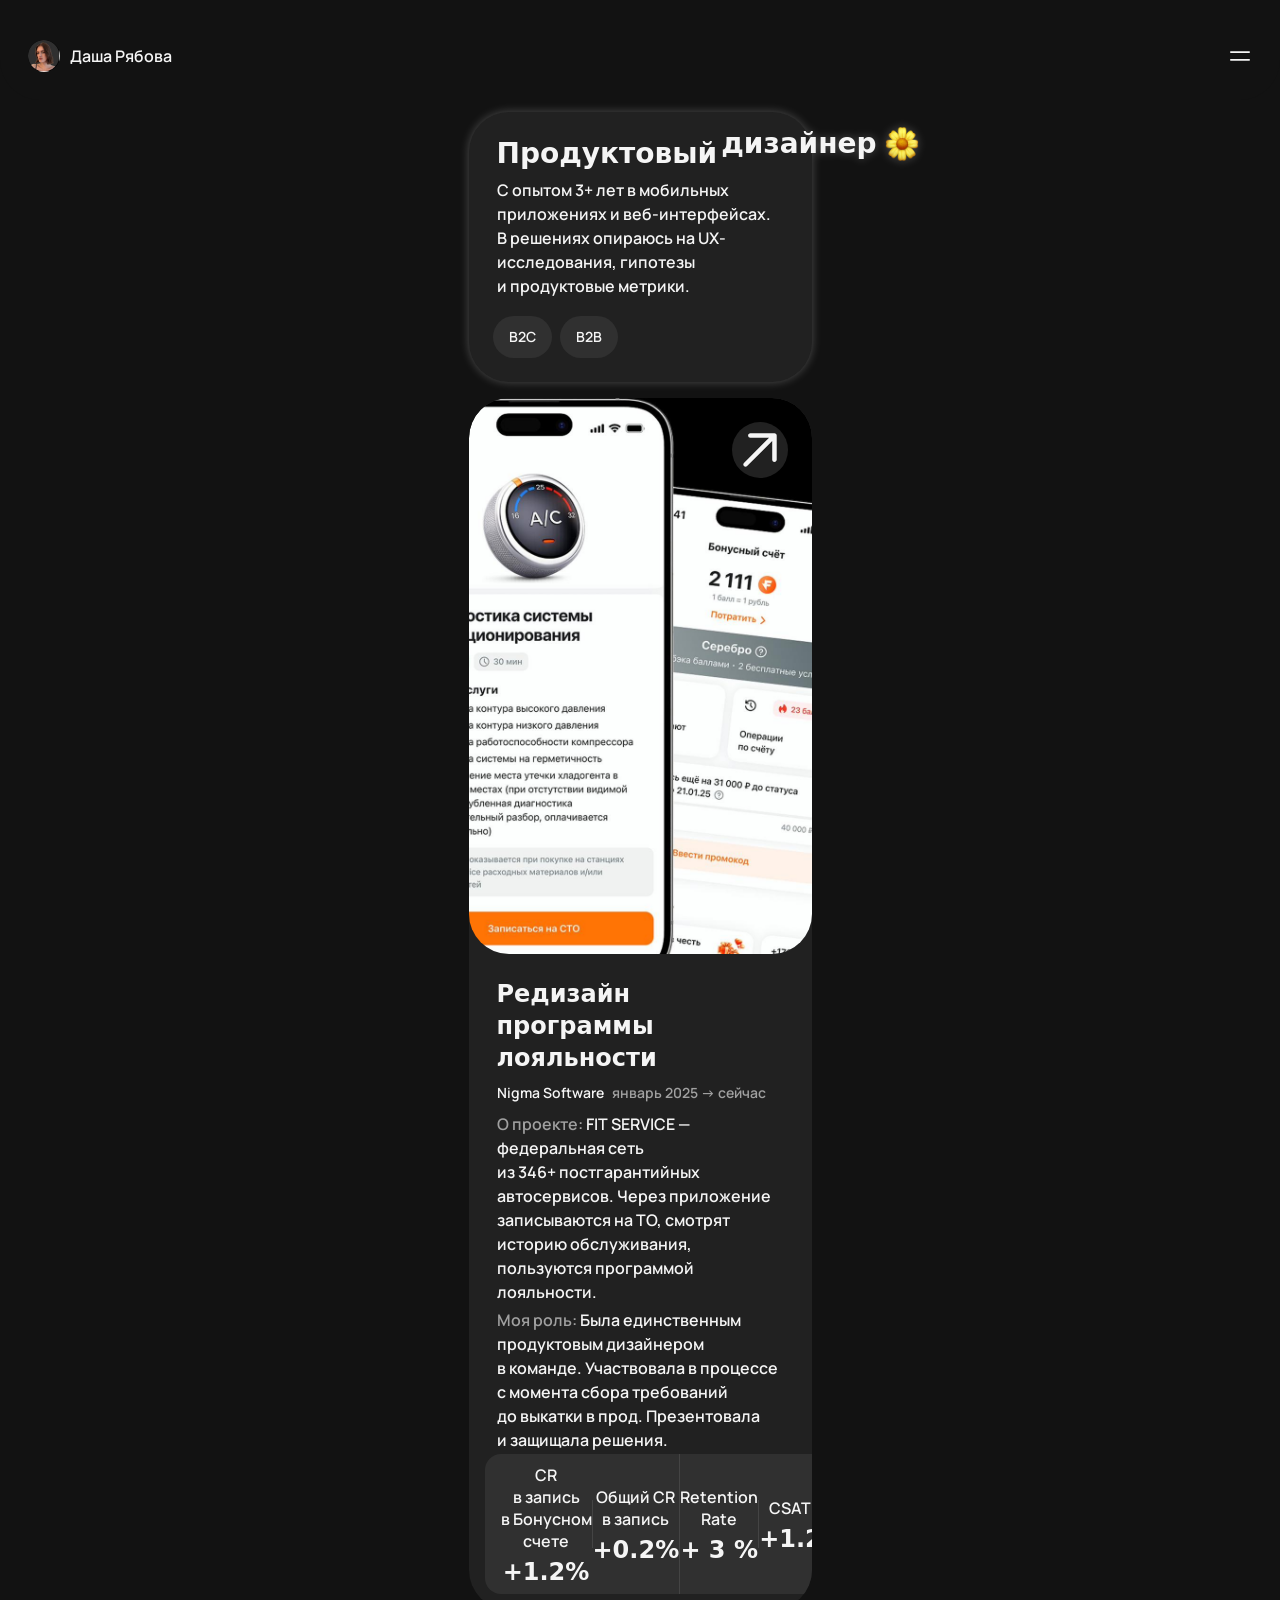
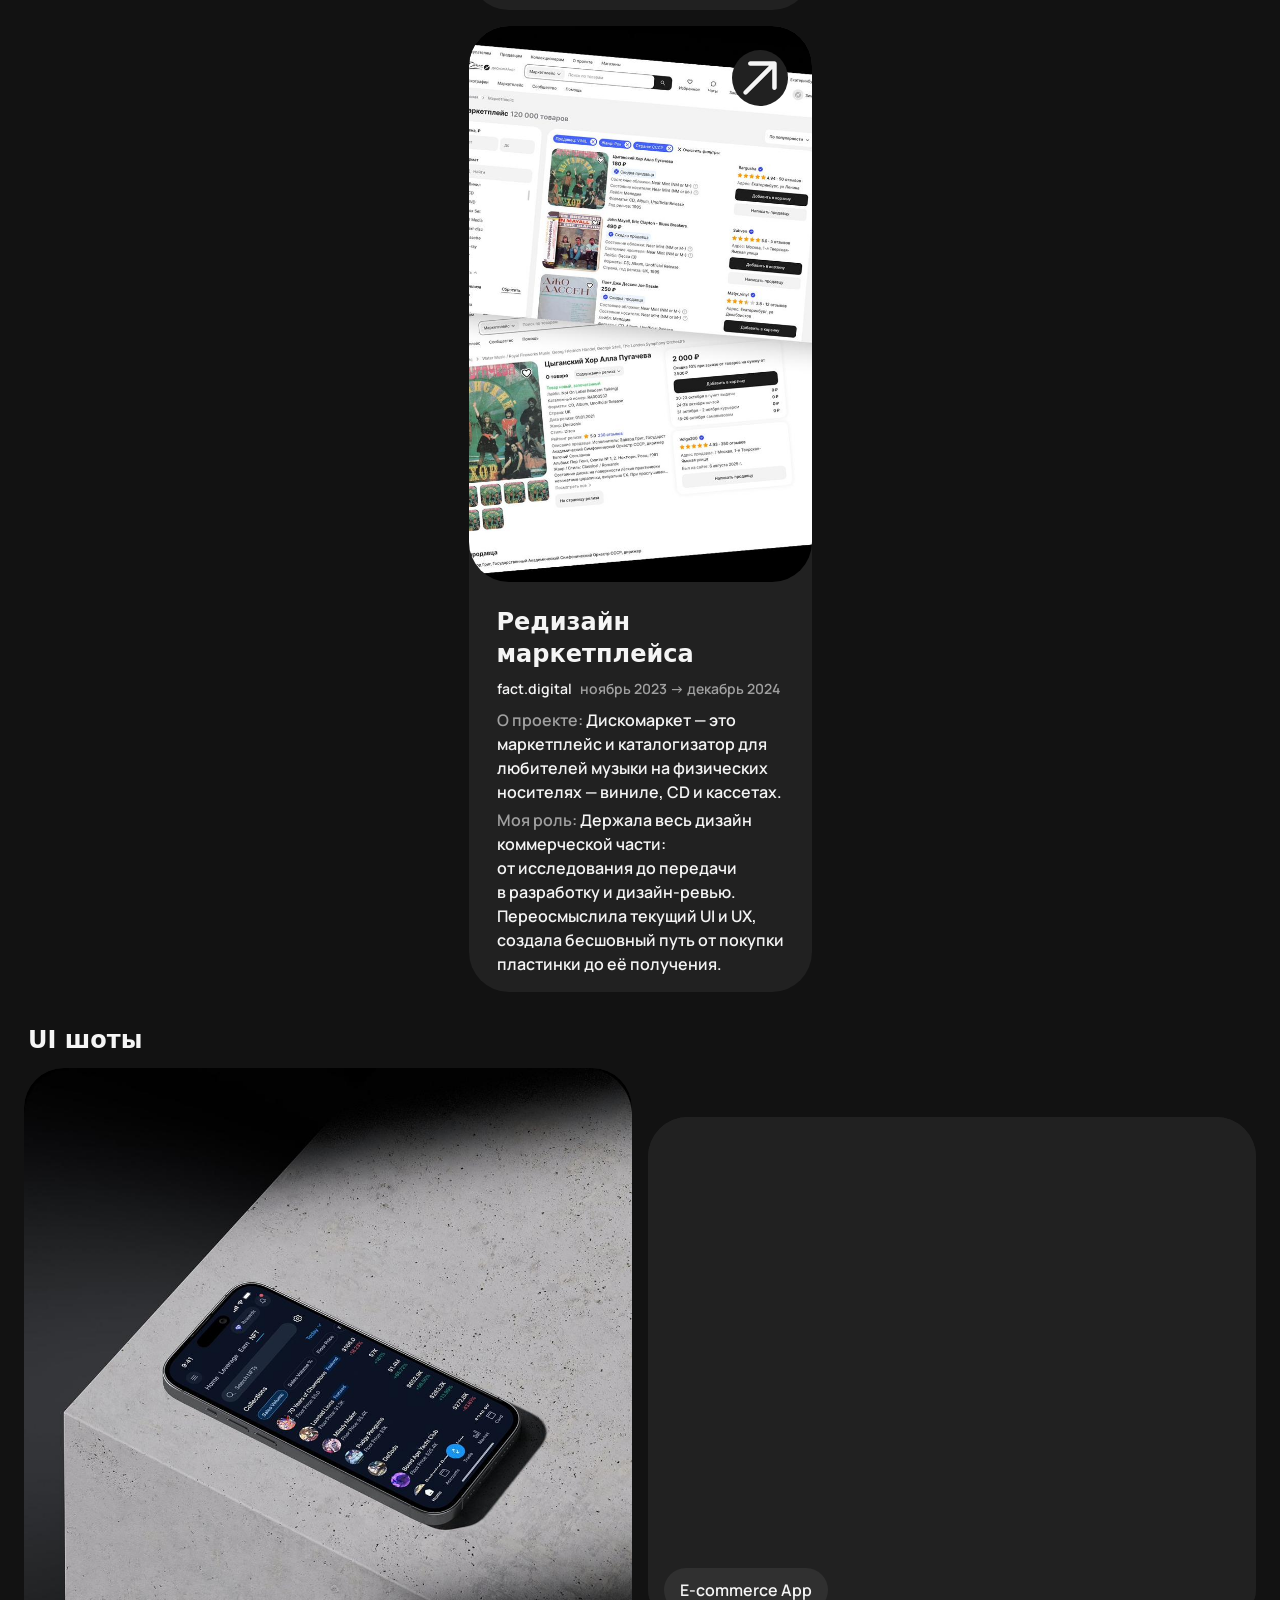
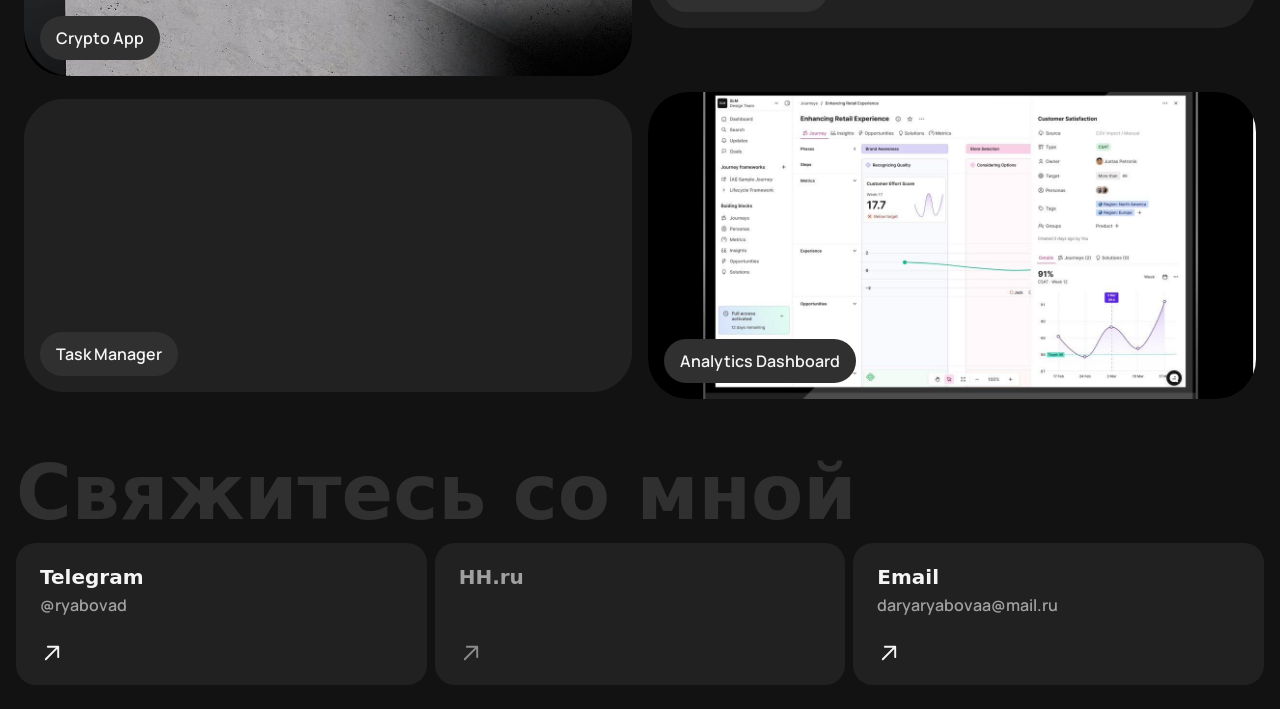
==== index.html @ 1a27b5cf "Initial commit: static portfolio site Co-Authored-By: Claude Opus 4.7 <noreply@anthropic.com>" ====
<!DOCTYPE html>
<html lang="ru">
<head>
  <meta charset="UTF-8" />
  <meta name="viewport" content="width=device-width, initial-scale=1, viewport-fit=cover" />
  <meta name="theme-color" content="#1a1a1a" />
  <title>Даша Рябова — продуктовый дизайнер</title>
  <meta name="description" content="Портфолио продуктового дизайнера Даши Рябовой. Мобильные приложения и веб-интерфейсы, опыт 3+ лет." />

  <link rel="preconnect" href="https://fonts.googleapis.com" />
  <link rel="preconnect" href="https://fonts.gstatic.com" crossorigin />
  <link href="https://fonts.googleapis.com/css2?family=Manrope:wght@600;700;800&display=swap" rel="stylesheet" />

  <link rel="stylesheet" href="css/style.css" />
</head>

<body>

  <!-- Шапка -->
  <header class="header">
    <div class="user">
      <span class="user__avatar"><img src="" alt="" data-slot="avatar" /></span>
      <p class="user__name" data-slot="name">&nbsp;</p>
    </div>
    <button class="burger" type="button" aria-label="Открыть меню" aria-controls="menu" aria-expanded="false">
      <img class="burger__icon burger__icon--open"  src="images/icons/burger.svg" alt="" width="24" height="24" />
      <img class="burger__icon burger__icon--close" src="images/icons/close.svg"  alt="" width="24" height="24" />
    </button>
  </header>

  <!-- Меню (выезжает только карточка, шапка остаётся) -->
  <div class="menu" id="menu" hidden>
    <div class="menu__backdrop" data-close-menu></div>
    <div class="menu__card" role="dialog" aria-modal="true" aria-label="Контакты">
      <a class="menu__link" data-link="hh"       target="_blank" rel="noopener">HH.ru</a>
      <a class="menu__link" data-link="email"    data-slot="emailDisplay">&nbsp;</a>
      <a class="menu__link" data-link="telegram" target="_blank" rel="noopener">Telegram</a>
      <div class="menu__resume-wrap">
        <a class="menu__resume chip" data-link="resume" target="_blank" rel="noopener" download>
          Резюме
          <img src="images/icons/download.svg" alt="" width="24" height="24" />
        </a>
      </div>
    </div>
  </div>

  <main>

    <!-- Hero -->
    <div class="hero-wrap" id="top">
      <section class="hero">
        <h1 class="hero__title">
          <span class="hero__title-line" data-slot="titleLine1">&nbsp;</span>
          <span class="hero__title-row">
            <span class="hero__title-line" data-slot="titleLine2">&nbsp;</span>
            <img class="hero__flower" src="images/icons/flower-m.svg" alt="" width="34" height="34" aria-hidden="true" />
          </span>
        </h1>
        <p class="hero__description" data-slot="description">&nbsp;</p>
        <div class="hero__tags" data-slot="tags"></div>
      </section>
    </div>

    <!-- Проекты -->
    <section class="section section--projects" id="projects" aria-label="Проекты">
      <div class="section__list" data-slot="projects"></div>
    </section>

    <!-- UI шоты — заголовок в отдельном контейнере с px-20 -->
    <div class="shots-heading" id="shots">
      <h2>UI шоты</h2>
    </div>
    <div class="shots-container" data-slot="shots"></div>

    <!-- Контакты -->
    <section class="section section--contacts" id="contacts" aria-labelledby="contacts-title">
      <p class="contacts-watermark" id="contacts-title">Свяжитесь со мной</p>
      <div class="contacts-list">
        <a class="contact-card" data-link="telegram" target="_blank" rel="noopener">
          <span class="contact-card__text">
            <span class="contact-card__label">Telegram</span>
            <span class="contact-card__subtitle" data-slot="telegramHandle"></span>
          </span>
          <span class="contact-card__arrow">
            <img src="images/icons/arrow-forward-m.svg" alt="" width="24" height="24" />
          </span>
        </a>
        <a class="contact-card" data-link="hh" target="_blank" rel="noopener">
          <span class="contact-card__text">
            <span class="contact-card__label">HH.ru</span>
          </span>
          <span class="contact-card__arrow">
            <img src="images/icons/arrow-forward-m.svg" alt="" width="24" height="24" />
          </span>
        </a>
        <a class="contact-card" data-link="email">
          <span class="contact-card__text">
            <span class="contact-card__label">Email</span>
            <span class="contact-card__subtitle" data-slot="emailDisplay"></span>
          </span>
          <span class="contact-card__arrow">
            <img src="images/icons/arrow-forward-m.svg" alt="" width="24" height="24" />
          </span>
        </a>
      </div>
    </section>

  </main>

  <!-- common.js первым, main.js вторым -->
  <script src="js/common.js"></script>
  <script src="js/main.js"></script>
</body>
</html>
---- css/style.css ----
/* ============================================================
   Даша Рябова — портфолио  v3
   Mobile-first (375px). Все отступы по Figma node 907:2455.
   ============================================================ */

/* ---------- Шрифты ---------- */

@font-face {
  font-family: 'NauryzRedKeds';
  src: url('../fonts/NauryzRedKeds.woff2') format('woff2'),
       url('../fonts/NauryzRedKeds.ttf')   format('truetype');
  font-weight: 700;
  font-style: normal;
  font-display: swap;
}


/* ---------- Дизайн-токены ---------- */

:root {
  --bg:       #121212;
  --card:     #212121;
  --chip:     #303030;
  --text:     #f5f5f5;
  --text-dim: rgba(245, 245, 245, 0.6);
  --divider:  rgba(245, 245, 245, 0.1);
  --glow:     0 0 5px rgba(255, 255, 255, 0.25);
  --menu-shadow: 0 4px 9px rgba(0, 0, 0, 0.3);

  --good-bg: #183a27;
  --bad-bg:  #4a2926;

  --font-display: 'NauryzRedKeds', system-ui, sans-serif;
  --font-text:    'Manrope', system-ui, sans-serif;

  --radius-card: 32px;
  --radius-chip: 16px;
  --radius-pill: 56px;
}


/* ---------- Базовые сбросы ---------- */

* { box-sizing: border-box; -webkit-tap-highlight-color: transparent; }
html { -webkit-text-size-adjust: 100%; }

body {
  margin: 0;
  background: var(--bg);
  color: var(--text);
  font-family: var(--font-text);
  font-weight: 600;
  font-size: 14px;
  line-height: 22px;
  text-rendering: optimizeLegibility;
  -webkit-font-smoothing: antialiased;
  -moz-osx-font-smoothing: grayscale;
  min-height: 100vh;
  min-height: 100dvh;
  overflow-x: hidden;
  padding-left:  env(safe-area-inset-left);
  padding-right: env(safe-area-inset-right);
}

img, svg { display: block; max-width: 100%; }
img { height: auto; }
a { color: inherit; text-decoration: none; }

button {
  font: inherit; color: inherit;
  background: none; border: none; padding: 0; cursor: pointer;
}

ul { margin: 0; padding-left: 21px; }
li { margin-bottom: 0; }
p, figure { margin: 0; }


/* ============================================================
   ШАПКА
   Figma: position absolute, top 0, pt-40 pb-20 px-20
   В вебе делаем sticky чтобы всегда была видна при скролле.
   pt-40 = 40px (под статус-бар iOS), pb-20, px-20.
   ============================================================ */

.header {
  position: sticky;
  top: 0;
  z-index: 200;
  display: flex;
  align-items: center;
  justify-content: space-between;
  width: 100%;
  padding: 40px 20px 20px;
  background: var(--bg);
  border-radius: 0 0 var(--radius-card) var(--radius-card);
  /* Компенсируем системный статус-бар на iOS WebKit */
  padding-top: max(40px, env(safe-area-inset-top));
}

.user {
  display: flex;
  align-items: center;
  gap: 10px;
}

.user__avatar {
  display: block;
  width: 32px;
  height: 32px;
  border-radius: 50%;
  overflow: hidden;
  background: var(--chip);
  flex-shrink: 0;
}

.user__avatar img {
  width: 100%;
  height: 100%;
  object-fit: cover;
}

.user__name {
  margin: 0;
  font-size: 16px;
  line-height: 24px;
  white-space: nowrap;
}

.burger {
  position: relative;
  display: flex;
  align-items: center;
  justify-content: center;
  width: 24px;
  height: 24px;
  transition: opacity .2s ease;
}
.burger:active { opacity: 0.6; }

/* Иконка переключается через body.menu-open */
.burger__icon--close { display: none; }
body.menu-open .burger__icon--open  { display: none; }
body.menu-open .burger__icon--close { display: block; }


/* ============================================================
   МЕНЮ
   Шапка остаётся (z-index выше), выезжает только карточка.
   Бэкдроп под шапкой — #121212 при opacity 60%.
   ============================================================ */

.menu { position: fixed; inset: 0; z-index: 100; }
.menu[hidden] { display: none; }

.menu__backdrop {
  position: absolute; inset: 0;
  background: rgba(18, 18, 18, 0.6);   /* #121212 при 60% */
  opacity: 0;
  transition: opacity .25s ease;
}

.menu__card {
  position: absolute;
  /* Высота шапки (40 + 32 avatar + 20) = 92px + 8px зазор */
  top: calc(max(40px, env(safe-area-inset-top)) + 32px + 20px + 8px);
  left: 16px;
  right: 16px;
  padding: 24px 0;
  background: var(--card);
  border-radius: var(--radius-card);
  box-shadow: var(--menu-shadow);
  display: flex;
  flex-direction: column;
  gap: 8px;
  transform: translateY(-200%);
  transition: transform .3s cubic-bezier(.2,.8,.25,1);
}

.menu.is-open .menu__backdrop { opacity: 1; }
.menu.is-open .menu__card    { transform: translateY(0); }

.menu__link {
  text-align: center;
  font-weight: 600;
  font-size: 16px;
  line-height: 24px;
  padding: 10px 4px;
  word-break: break-word;
  transition: opacity .2s ease;
}
.menu__link:active { opacity: 0.6; }
.menu__link[aria-disabled="true"] { color: var(--text-dim); pointer-events: none; }

.menu__resume-wrap {
  display: flex;
  justify-content: center;
  padding: 8px 0 10px;
}

.menu__resume.chip {
  display: inline-flex;
  align-items: center;
  gap: 4px;
  background: var(--chip);
  border-radius: var(--radius-pill);
  padding: 10px 16px;
  font-size: 16px;
  line-height: 24px;
  font-weight: 600;
  transition: transform .15s ease, opacity .2s ease;
}
.menu__resume.chip:active { transform: scale(0.97); }
.menu__resume.chip[aria-disabled="true"] { color: var(--text-dim); pointer-events: none; opacity: .7; }


/* ============================================================
   HERO
   Figma: обёртка pb-8 pt-104 px-16
   (pt-104 компенсирует абсолютный хедер высотой ~104px)
   В вебе хедер sticky → контент начинается под ним сразу.
   Поэтому делаем pt-12 — небольшой воздух сверху.
   ============================================================ */

.hero-wrap {
  padding: 12px 16px 8px;
  display: flex;
  justify-content: center;
}

.hero {
  display: flex;
  flex-direction: column;
  align-items: flex-start;
  width: 100%;
  max-width: 343px;
  background: var(--card);
  border-radius: var(--radius-card);
  filter: drop-shadow(var(--glow));
}

.hero__title {
  margin: 0;
  width: 100%;
  font-family: var(--font-display);
  font-weight: 700;
  font-size: 28px;
  line-height: 36px;
  color: var(--text);
  display: flex;
  flex-direction: column;
}

.hero__title-line {
  display: block;
  padding: 16px 20px 0;
}

.hero__title-row {
  display: flex;
  align-items: center;
  gap: 8px;
  padding: 2px 20px 2px;
}

.hero__title-row .hero__title-line { padding: 0; }

.hero__flower {
  width: 34px; height: 34px;
  flex-shrink: 0;
}

.hero__description {
  margin: 0;
  padding: 2px 20px 6px;
  font-size: 14px;
  line-height: 22px;
  font-weight: 600;
}

.hero__tags {
  width: 100%;
  display: flex;
  flex-wrap: wrap;
  gap: 8px;
  padding: 12px 16px 16px;
}

.tag {
  display: inline-flex;
  align-items: center;
  justify-content: center;
  background: var(--chip);
  border-radius: var(--radius-pill);
  padding: 10px 16px;
  font-size: 14px;
  line-height: 22px;
  font-weight: 600;
}


/* ============================================================
   СЕКЦИИ — общая обёртка
   Figma: px-16 py-8 (для карточек проектов)
   ============================================================ */

.section          { width: 100%; }
.section--projects { padding: 0 16px; }

.section__list {
  display: flex;
  flex-direction: column;
  gap: 0;
  align-items: center;
}


/* ============================================================
   КАРТОЧКА ПРОЕКТА
   Figma: обёртка px-16 py-8 → итого 8px между карточками
   ============================================================ */

/* Каждая карточка в своей обёртке с py-8 */
.project-wrap {
  padding: 8px 0;
  width: 100%;
  display: flex;
  justify-content: center;
}

.project {
  display: block;
  width: 100%;
  max-width: 343px;
  background: var(--card);
  border-radius: var(--radius-card);
  overflow: hidden;
  color: inherit;
  transition: transform .2s ease;
}
.project:active { transform: scale(0.99); }

.project__cover {
  position: relative;
  height: 280px;
  background: var(--chip);
  overflow: hidden;
  border-radius: var(--radius-card);
}

.project__cover img {
  width: 100%; height: 100%;
  object-fit: cover; object-position: center;
}

.project__arrow {
  position: absolute;
  top: 16px; right: 16px;
  width: 44px; height: 44px;
  background: #212121;
  border-radius: 50%;
  display: flex;
  align-items: center;
  justify-content: center;
  transition: transform .2s ease;
}
.project:hover  .project__arrow { transform: scale(1.06); }
.project:active .project__arrow { transform: scale(1.02); }

.project__body { display: flex; flex-direction: column; width: 100%; }

/* pb-8 pt-24 px-20 */
.project__title {
  margin: 0;
  padding: 24px 20px 8px;
  font-family: var(--font-display);
  font-weight: 700;
  font-size: 24px;
  line-height: 32px;
}

/* pb-6 px-20, gap-4 */
.project__meta { padding: 0 20px 6px; display: flex; flex-direction: column; gap: 4px; }
.project__company { font-size: 14px; line-height: 22px; font-weight: 600; }
.project__period  { font-size: 14px; line-height: 22px; font-weight: 600; color: var(--text-dim); }

/* px-20 py-2 */
.project__paragraph { margin: 0; padding: 2px 20px; font-size: 14px; line-height: 22px; font-weight: 600; }
.project__paragraph:last-child { padding-bottom: 16px; }
.project__paragraph-label { color: var(--text-dim); }

/* p-16, gap-12 между блоками метрик */
.project__metrics { padding: 16px; display: flex; flex-direction: column; gap: 12px; }

.metrics-row {
  display: flex;
  align-items: center;
  justify-content: space-between;
  background: var(--chip);
  border-radius: var(--radius-chip);
  padding: 10px 16px;
}

.metric {
  width: 124px;
  flex-shrink: 0;
  display: flex; flex-direction: column;
  align-items: center; justify-content: center;
  gap: 8px; text-align: center;
}
.metric__label { font-size: 14px; line-height: 22px; font-weight: 600; }
.metric__value { font-family: var(--font-display); font-weight: 700; font-size: 24px; line-height: 24px; white-space: nowrap; }

.metric__divider {
  width: 1px; height: 48px;
  background: var(--divider);
  flex-shrink: 0;
}


/* ============================================================
   UI ШОТЫ
   Figma: заголовок pb-4 pt-24 px-20 (в отдельном контейнере)
           список pt-12 pb-8 px-16, gap-16
   ============================================================ */

.shots-heading {
  width: 100%;
  padding: 24px 20px 4px 32px;
}

.shots-heading h2 {
  margin: 0;
  font-family: var(--font-display);
  font-weight: 700;
  font-size: 24px;
  line-height: 32px;
}

.shots-container {
  width: 100%;
  padding: 12px 16px 8px;
  display: flex;
  flex-direction: column;
  gap: 16px;        /* ИСПРАВЛЕНИЕ: 16px вместо 24px */
  align-items: center;
}

.shot {
  position: relative;
  width: 100%;
  max-width: 343px;
  background: #252525;
  border-radius: var(--radius-card);
  overflow: hidden;
}

.shot--square  { aspect-ratio: 1 / 1; }
.shot--tall    { height: 495px; }
.shot--medium  { height: 294px; }
.shot--short   { height: 287px; }

.shot__img {
  position: absolute; inset: 0;
  width: 100%; height: 100%;
  object-fit: cover;
}

/* Видео в шоте — те же правила что и у картинки */
video.shot__img {
  display: block;
  background: var(--card);
}

.shot__placeholder {
  position: absolute; inset: 0;
  display: flex; align-items: center; justify-content: center;
  color: var(--text-dim); font-size: 14px; text-align: center; padding: 16px;
}

.shot__label {
  position: absolute; left: 16px; bottom: 16px;
  background: var(--chip);
  padding: 10px 16px;
  border-radius: var(--radius-pill);
  font-size: 16px; line-height: 24px; font-weight: 600;
  max-width: calc(100% - 32px);
}


/* ============================================================
   КОНТАКТЫ
   Figma: watermark pt-32 pb-4 px-16
           chips row pt-8 pb-24 px-16
   ============================================================ */

.section--contacts { padding: 0 16px; }

/* ИСПРАВЛЕНИЕ: pt-32 → было pt-24 */
.contacts-watermark {
  margin: 0;
  padding: 32px 0 4px;
  font-family: var(--font-display);
  font-weight: 700;
  font-size: 36px;
  line-height: 1;
  color: var(--chip);
  user-select: none;
}

/* ИСПРАВЛЕНИЕ: pt-8 → было pt-6 */
.contacts-list {
  display: flex;
  gap: 8px;
  padding: 8px 0 24px;
}

.contact-card {
  flex: 1 0 0; min-width: 0;
  height: 96px;
  background: var(--card);
  border-radius: var(--radius-chip);
  padding: 12px 16px;
  display: flex; flex-direction: column;
  justify-content: space-between; align-items: flex-start;
  transition: transform .15s ease;
}
.contact-card:active { transform: scale(0.98); }

.contact-card__text {
  display: flex;
  flex-direction: column;
}

.contact-card__label {
  font-family: var(--font-display);
  font-weight: 700; font-size: 16px; line-height: 24px;
}

.contact-card__subtitle {
  display: none; /* скрыто на 375px, показывается на 768px через media-query */
}

.contact-card__arrow { display: flex; align-items: center; justify-content: center; }

.contact-card[aria-disabled="true"] { pointer-events: none; }
.contact-card[aria-disabled="true"] .contact-card__label { color: var(--text-dim); }
.contact-card[aria-disabled="true"] .contact-card__arrow img { opacity: .5; }


/* ============================================================
   КЕЙС — ЗАГОЛОВОК СТРАНИЦЫ
   ============================================================ */

.case-header {
  display: flex;
  align-items: center;
  justify-content: space-between;
  width: 100%;
  padding: 24px 20px 0;
}

.case-back {
  display: flex; align-items: center; justify-content: center;
  width: 44px; height: 44px;
  background: var(--chip);
  border-radius: var(--radius-pill);
  flex-shrink: 0;
  transition: transform .15s ease;
}
.case-back:active { transform: scale(0.95); }

/* pt-32 pb-4 px-20 */
.case-title {
  margin: 0;
  padding: 32px 20px 4px;
  font-family: var(--font-display);
  font-weight: 700;
  font-size: 28px;
  line-height: 36px;
  text-transform: lowercase;
}

/* px-20 py-16, gap-16 */
.case-meta {
  display: flex; flex-direction: column;
  gap: 16px;
  padding: 16px 20px;
}

.case-meta__row > .label {
  display: block;
  font-size: 14px; line-height: 22px; font-weight: 600;
  color: var(--text-dim); margin-bottom: 2px;
}
.case-meta__row > .value {
  display: block;
  font-size: 14px; line-height: 22px; font-weight: 700;
}
.case-meta__lead { margin: 0; font-size: 14px; line-height: 22px; font-weight: 600; }

/* h2 кейса: "Процесс", "Финальные макеты" — pt-32 pb-4 px-20 */
.case-h2 {
  margin: 0;
  padding: 32px 20px 4px;
  font-family: var(--font-display);
  font-weight: 700; font-size: 24px; line-height: 32px;
}

/* h3 кейса — pt-24 pb-4 px-20 (обычный) */
.case-h3 {
  margin: 0;
  padding: 24px 20px 4px;
  font-family: var(--font-text);
  font-weight: 800; font-size: 20px; line-height: 28px;
}

/* ИСПРАВЛЕНИЕ: первый h3 после meta → pt-16 (было pt-8) */
.case-h3--tight { padding-top: 16px; }

.case-p { margin: 0; padding: 8px 20px; font-size: 14px; line-height: 22px; font-weight: 600; }

.case-list { padding: 8px 20px; }
.case-list ul { list-style: disc; padding-left: 21px; }
.case-list li + li { margin-top: 2px; }


/* ============================================================
   КЕЙС — МЕДИА, ДО/ПОСЛЕ, ГИПОТЕЗЫ, РЕЗУЛЬТАТЫ
   ============================================================ */

.case-media {
  margin: 8px 16px; padding: 16px;
  background: var(--card); border-radius: var(--radius-card);
  overflow: hidden;
  display: flex; flex-direction: column; gap: 12px;
}
.case-media--p24 { margin: 24px 16px; }

.case-media__image {
  width: 100%; border-radius: var(--radius-chip);
  background: var(--chip); overflow: hidden;
}
.case-media__image img { width: 100%; height: auto; display: block; }

.case-media__mockups {
  display: flex; align-items: flex-start; gap: 4px; width: 100%;
}
.case-media__mockups > * { flex: 1 0 0; min-width: 0; }
.case-media__mockups img { width: 100%; height: auto; display: block; border-radius: 8px; }

.case-media__placeholder {
  width: 100%; background: var(--chip); border-radius: var(--radius-chip);
  padding: 32px 20px; text-align: center; color: var(--text-dim);
  font-size: 12px; line-height: 18px;
  display: flex; flex-direction: column; align-items: center; gap: 6px;
  min-height: 120px; justify-content: center;
}
.case-media__placeholder-label { color: var(--text); font-weight: 700; font-size: 14px; }

/* Блок «Проблема / Гипотеза» */
.case-callout { padding: 8px 20px; display: flex; flex-direction: column; gap: 16px; }

.case-callout__item { display: flex; flex-direction: column; gap: 6px; }

.case-callout__head {
  display: flex; align-items: center; gap: 6px;
  font-family: var(--font-text); font-weight: 800; font-size: 16px; line-height: 24px;
}
.case-callout__icon { width: 24px; height: 24px; flex-shrink: 0; }
.case-callout__text { font-size: 14px; line-height: 22px; font-weight: 600; }

/* До / После */
.case-beforeafter {
  margin: 8px 16px; padding: 16px;
  background: var(--card); border-radius: var(--radius-card);
  display: flex; flex-direction: column; gap: 24px;
}
.case-beforeafter__block { display: flex; flex-direction: column; gap: 12px; }
.case-beforeafter__label { margin: 0; font-family: var(--font-text); font-weight: 800; font-size: 20px; line-height: 28px; }
.case-beforeafter__media {
  width: 100%; border-radius: var(--radius-chip);
  overflow: hidden; background: var(--chip);
  min-height: 200px; display: flex; align-items: center; justify-content: center;
}
.case-beforeafter__media img { width: 100%; height: auto; display: block; }

/* Сетка гипотез */
.case-hypotheses { margin: 8px 16px; padding: 16px; background: var(--card); border-radius: var(--radius-card); }
.case-hypotheses__grid { display: grid; grid-template-columns: repeat(2, 1fr); gap: 8px; }
.case-hypothesis { padding: 10px 14px; border-radius: var(--radius-chip); font-size: 12px; line-height: 18px; font-weight: 600; }
.case-hypothesis--good { background: var(--good-bg); }
.case-hypothesis--bad  { background: var(--bad-bg); }

/* Инсайты */
.case-insights-grid { display: grid; grid-template-columns: repeat(2,1fr); gap: 16px 8px; }
.case-insight { display: flex; flex-direction: column; gap: 8px; }
.case-insight__delta { background: var(--good-bg); border-radius: 12px; padding: 10px 14px; text-align: center; font-family: var(--font-text); font-weight: 800; font-size: 12px; line-height: 18px; }
.case-insight__label { background: var(--chip); border-radius: var(--radius-chip); padding: 10px 14px; text-align: center; font-size: 12px; line-height: 18px; font-weight: 600; flex: 1; display: flex; align-items: center; justify-content: center; }
.case-insight-summary { margin-top: 16px; background: var(--chip); border-radius: var(--radius-chip); padding: 10px 14px; display: flex; flex-direction: column; gap: 4px; }
.case-insight-summary__icon { width: 24px; height: 24px; }
.case-insight-summary__text { font-size: 12px; line-height: 18px; font-weight: 600; }

/* Результаты */
.case-results { padding: 8px 16px; display: flex; flex-direction: column; gap: 12px; }
.case-result-row { background: var(--chip); border-radius: 24px; padding: 12px 16px; display: flex; align-items: center; justify-content: space-between; }
.case-result-row--solo { justify-content: center; gap: 20px; }
.case-result-cell { flex: 1 0 0; min-width: 124px; display: flex; flex-direction: column; align-items: center; justify-content: center; gap: 4px; text-align: center; }
.case-result-cell__label { font-size: 14px; line-height: 22px; font-weight: 600; }
.case-result-cell__value { font-family: var(--font-display); font-weight: 700; font-size: 24px; line-height: 28px; padding-top: 4px; }
.case-result-cell__delta { font-size: 14px; line-height: 22px; font-weight: 600; color: var(--text-dim); letter-spacing: -0.07px; white-space: nowrap; }

/* Outro */
.case-outro-wrap { display: block; }

.case-outro { padding: 32px 20px 4px; font-family: var(--font-display); font-weight: 700; font-size: 28px; line-height: 36px; letter-spacing: -0.616px; margin: 0; }

.case-write { padding: 8px 20px 14px; }
.case-write__btn {
  display: inline-flex; align-items: center; gap: 4px;
  background: var(--chip); border-radius: var(--radius-pill);
  padding: 10px 16px 10px 18px;
  font-size: 14px; line-height: 22px; font-weight: 600;
  transition: transform .15s ease;
}
.case-write__btn:active { transform: scale(0.97); }

/* Figma thumb */
.case-figma-thumb { margin: 8px 16px 48px; padding: 16px; background: var(--card); border-radius: var(--radius-card); overflow: hidden; }
.case-figma-thumb__inner { width: 100%; aspect-ratio: 1133/612; background: var(--chip); border-radius: var(--radius-chip); display: flex; align-items: center; justify-content: center; color: var(--text-dim); font-size: 12px; }
.case-figma-thumb__inner img { width: 100%; height: 100%; object-fit: cover; border-radius: var(--radius-chip); }


/* ============================================================
   АНИМАЦИЯ ПОЯВЛЕНИЯ (общая для всех страниц)
   ============================================================ */

.reveal {
  opacity: 0;
  transform: translateY(12px);
  transition: opacity .5s ease, transform .5s ease;
}
.reveal.is-visible {
  opacity: 1;
  transform: translateY(0);
}


/* ============================================================
   ДОСТУПНОСТЬ
   ============================================================ */

@media (prefers-reduced-motion: reduce) {
  *, *::before, *::after { transition-duration: 0.01ms !important; animation-duration: 0.01ms !important; }
  .reveal { opacity: 1 !important; transform: none !important; }
}

:focus-visible { outline: 2px solid var(--text); outline-offset: 2px; border-radius: 8px; }

body.menu-open { overflow: hidden; }


/* ============================================================
   TABLET 768px
   Все изменения от mobile-first базы (375px)
   Figma nodes: 933:1302 (главная), 935:5858 (меню),
                934:4610 (FIT кейс), 933:3347 (Дискомаркет кейс)
   ============================================================ */

@media (min-width: 768px) {

  /* ---------- Глобальные токены ---------- */
  :root {
    --radius-card: 40px;
  }

  /* ---------- Шапка ---------- */
  .header {
    padding: max(40px, env(safe-area-inset-top)) 28px 28px;
  }

  /* ---------- Hero ---------- */
  .hero-wrap {
    padding: 12px 24px 8px;
  }

  /* Заголовок — одна строка: "Продуктовый дизайнер 🌻" */
  .hero__title {
    flex-direction: row;
    align-items: center;
    flex-wrap: nowrap;
  }
  .hero__title-line:first-child {
    padding: 24px 4px 4px 28px;
    white-space: nowrap;
  }
  .hero__title-row {
    padding: 4px 32px 4px 0;
    align-items: center;
  }
  .hero__title-row .hero__title-line {
    padding: 0;
    white-space: nowrap;
  }

  .hero__description {
    padding: 2px 28px 6px;
    font-size: 16px;
    line-height: 24px;
  }
  .hero__tags {
    padding: 12px 24px 24px;
  }

  /* ---------- Карточки проектов ---------- */
  .section--projects {
    padding: 0 24px;
  }

  .project__cover {
    height: 556px;
  }

  /* Стрелка: 56×56, фон #212121 (темнее чем на мобилке) */
  .project__arrow {
    width: 56px;
    height: 56px;
    background: #212121;
    top: 24px;
    right: 24px;
  }

  .project__title {
    padding: 24px 28px 8px;
  }

  /* Мета в ряд */
  .project__meta {
    flex-direction: row;
    gap: 8px;
    padding: 0 28px 6px;
    align-items: baseline;
  }

  .project__paragraph {
    padding: 2px 28px;
    font-size: 16px;
    line-height: 24px;
  }

  /* Метрики — все в один ряд (FIT: 4 метрики в одну полоску) */
  .project__metrics {
    flex-direction: row;
    gap: 0;
    padding: 0 16px 16px;
    background: none;
  }

  .metrics-row {
    flex: 1 0 0;
    border-radius: 0;
    padding: 10px 0;
    gap: 0;
  }

  /* Закругляем только внешние углы */
  .metrics-row:first-child {
    border-top-left-radius: var(--radius-chip);
    border-bottom-left-radius: var(--radius-chip);
    padding-left: 16px;
  }
  .metrics-row:last-child {
    border-top-right-radius: var(--radius-chip);
    border-bottom-right-radius: var(--radius-chip);
    padding-right: 16px;
  }
  /* Если только одна строка метрик — полное скругление */
  .metrics-row:only-child {
    border-radius: var(--radius-chip);
    padding: 10px 16px;
  }
  /* Разделитель между группами метрик */
  .metrics-row + .metrics-row {
    border-left: 1px solid var(--divider);
  }

  .metric {
    width: auto;
    flex: 1 0 0;
  }
  .metric__label { font-size: 16px; }

  /* ---------- UI шоты ---------- */

  /* Заголовок: px-28 */
  .shots-heading {
    padding: 24px 28px 4px;
  }

  /* 2-колоночный грид */
  .shots-container {
    display: grid;
    grid-template-columns: 1fr 1fr;
    gap: 16px;
    padding: 8px 24px;
  }

  .shot { max-width: none; }

  /* Crypto → col1 row1 | E-commerce → col2 row1
     Analytics → col2 row2 | Task Manager → col1 row2 */
  .shot:nth-child(1) { grid-column: 1; grid-row: 1; }
  .shot:nth-child(2) { grid-column: 2; grid-row: 1; }
  .shot:nth-child(3) { grid-column: 2; grid-row: 2; }
  .shot:nth-child(4) { grid-column: 1; grid-row: 2; }

  .shot--tall   { height: 511px; }
  .shot--medium { height: 307px; }
  .shot--short  { height: 293px; }

  /* ---------- Контакты ---------- */

  .contacts-watermark {
    font-size: 76px;
    padding: 48px 0 4px;
  }

  .contact-card {
    height: 142px;
    border-radius: 20px;
    padding: 20px 24px;
  }

  .contact-card__label {
    font-size: 20px;
    line-height: 28px;
  }

  /* Subtitle — скрыт на мобилке, показывается на 768+ */
  .contact-card__subtitle {
    display: block;
    font-size: 16px;
    line-height: 24px;
    color: var(--text-dim);
    font-weight: 600;
    margin-top: 2px;
  }

  /* ---------- Меню (планшет) ---------- */
  /* Высота шапки на планшете: max(40, safe-area) + 32 + 28 = ~100px + 8px зазор */
  .menu__card {
    top: calc(max(40px, env(safe-area-inset-top)) + 32px + 28px + 8px);
  }


  /* ======================================================
     КЕЙСЫ — 768px
     ====================================================== */

  /* Шапка кейса */
  .case-header {
    padding: 24px 28px 0;
  }

  /* Заголовок кейса:
     В Figma pt-124 (под абсолютным header).
     У нас header sticky — оставляем небольшой отступ. */
  .case-title {
    padding: 24px 28px 4px;
  }

  .case-meta {
    padding: 16px 28px;
  }

  .case-h2 {
    padding: 32px 28px 4px;
    font-size: 24px;
    line-height: 32px;
  }

  .case-h3 {
    padding: 24px 28px 4px;
    font-size: 20px;
    line-height: 28px;
  }

  .case-h3--tight { padding-top: 16px; }

  .case-p {
    padding: 8px 28px;
  }

  .case-list {
    padding: 8px 28px;
  }

  .case-callout {
    padding: 8px 28px;
  }

  /* Медиа-контейнеры */
  .case-media {
    margin: 8px 24px;
    padding: 24px;
    border-radius: 40px;
  }
  .case-media--p24 {
    margin: 24px;
  }

  /* До / После → в ряд */
  .case-beforeafter {
    flex-direction: row;
    gap: 24px;
    margin: 8px 24px;
    padding: 24px;
    border-radius: 40px;
  }
  .case-beforeafter__block { flex: 1 0 0; }

  /* Гипотезы → 4 колонки */
  .case-hypotheses {
    margin: 8px 24px;
    padding: 24px;
    border-radius: 40px;
  }
  .case-hypotheses__grid {
    grid-template-columns: repeat(4, 1fr);
  }

  /* Инсайты → 4 колонки */
  .case-insights-grid {
    grid-template-columns: repeat(4, 1fr);
  }

  /* Результаты */
  .case-results {
    padding: 8px 24px;
  }

  /* Outro + кнопка «Написать» — в одну строку */
  .case-outro-wrap {
    display: flex;
    flex-direction: row;
    align-items: center;
    gap: 40px;
    padding: 48px 28px 4px;
  }
  .case-outro-wrap .case-outro {
    flex: 1 0 0;
    min-width: 0;
    padding: 0;
    font-size: 28px;
    line-height: 36px;
  }
  .case-outro-wrap .case-write {
    flex-shrink: 0;
    padding: 0;
  }
  .case-outro-wrap + .case-figma-thumb {
    margin-top: 16px;
  }

  .case-figma-thumb {
    margin: 8px 24px 48px;
    border-radius: 40px;
    padding: 24px;
  }

}
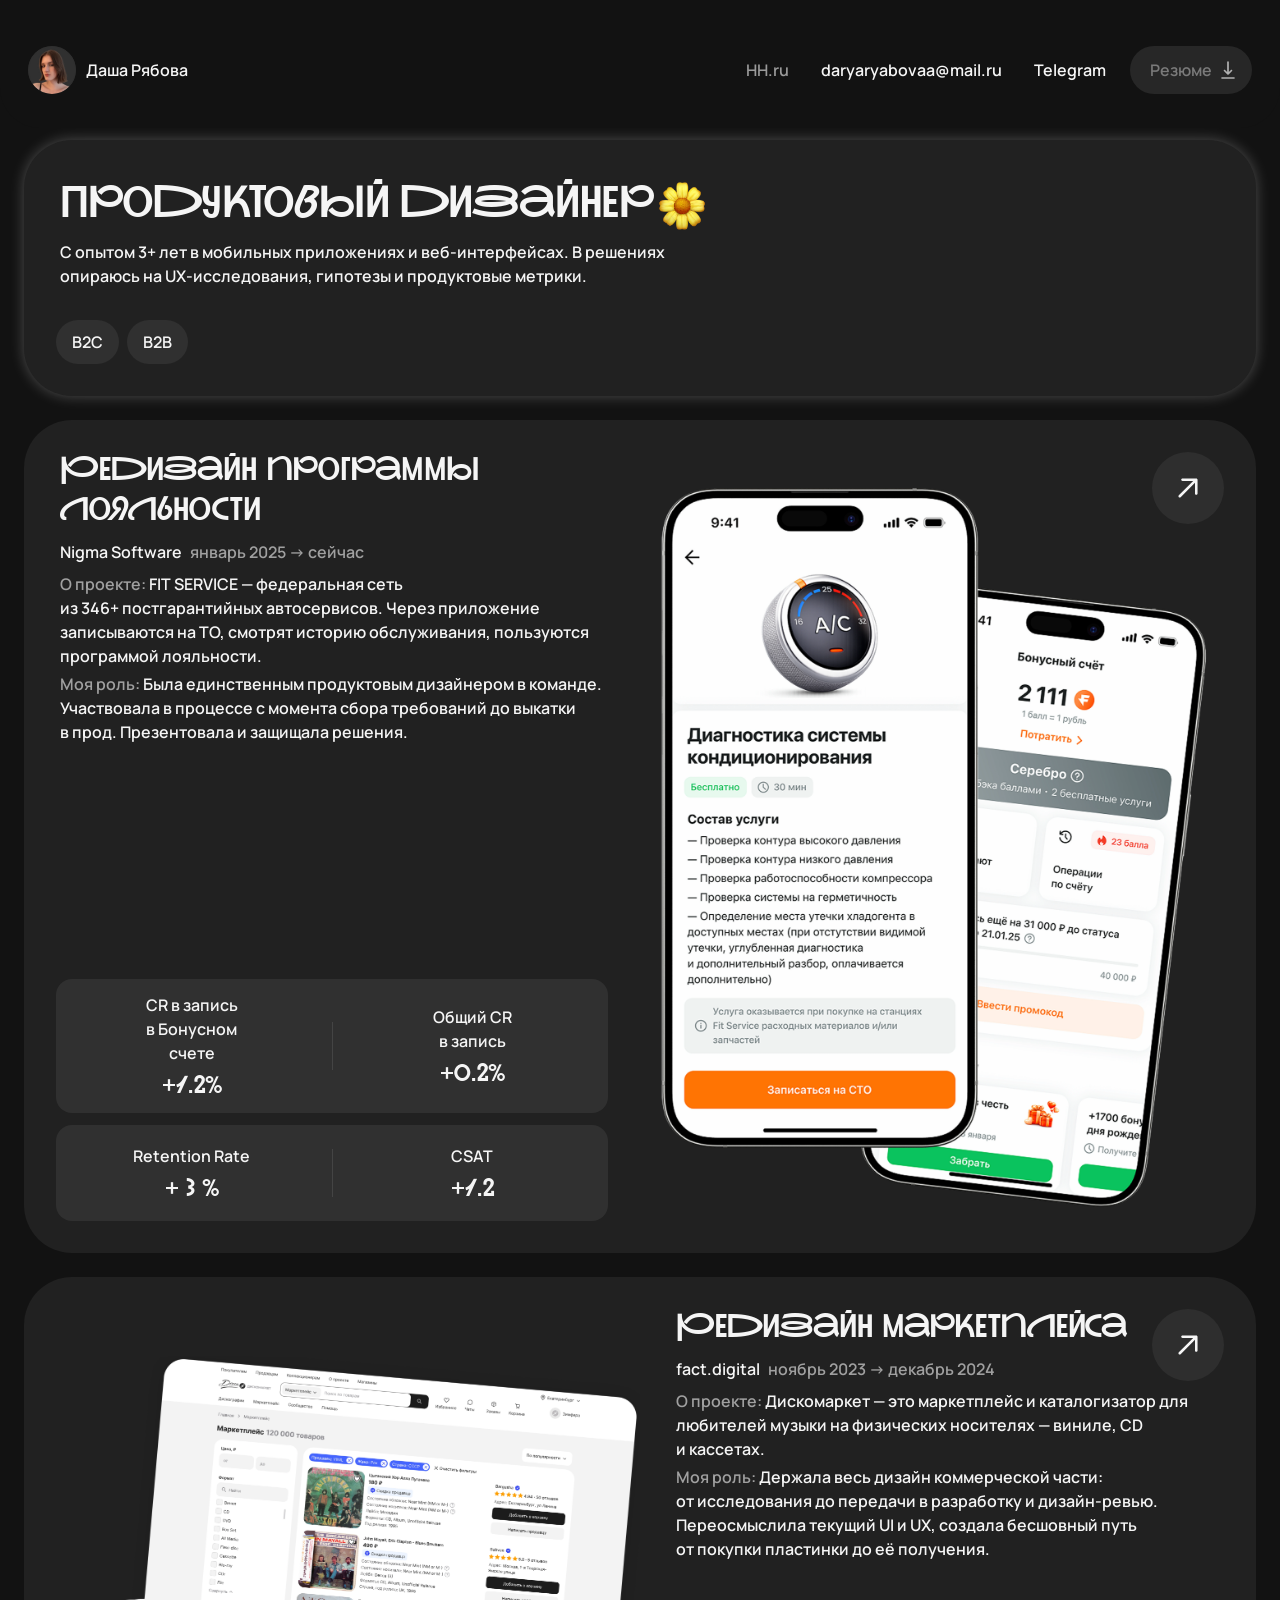
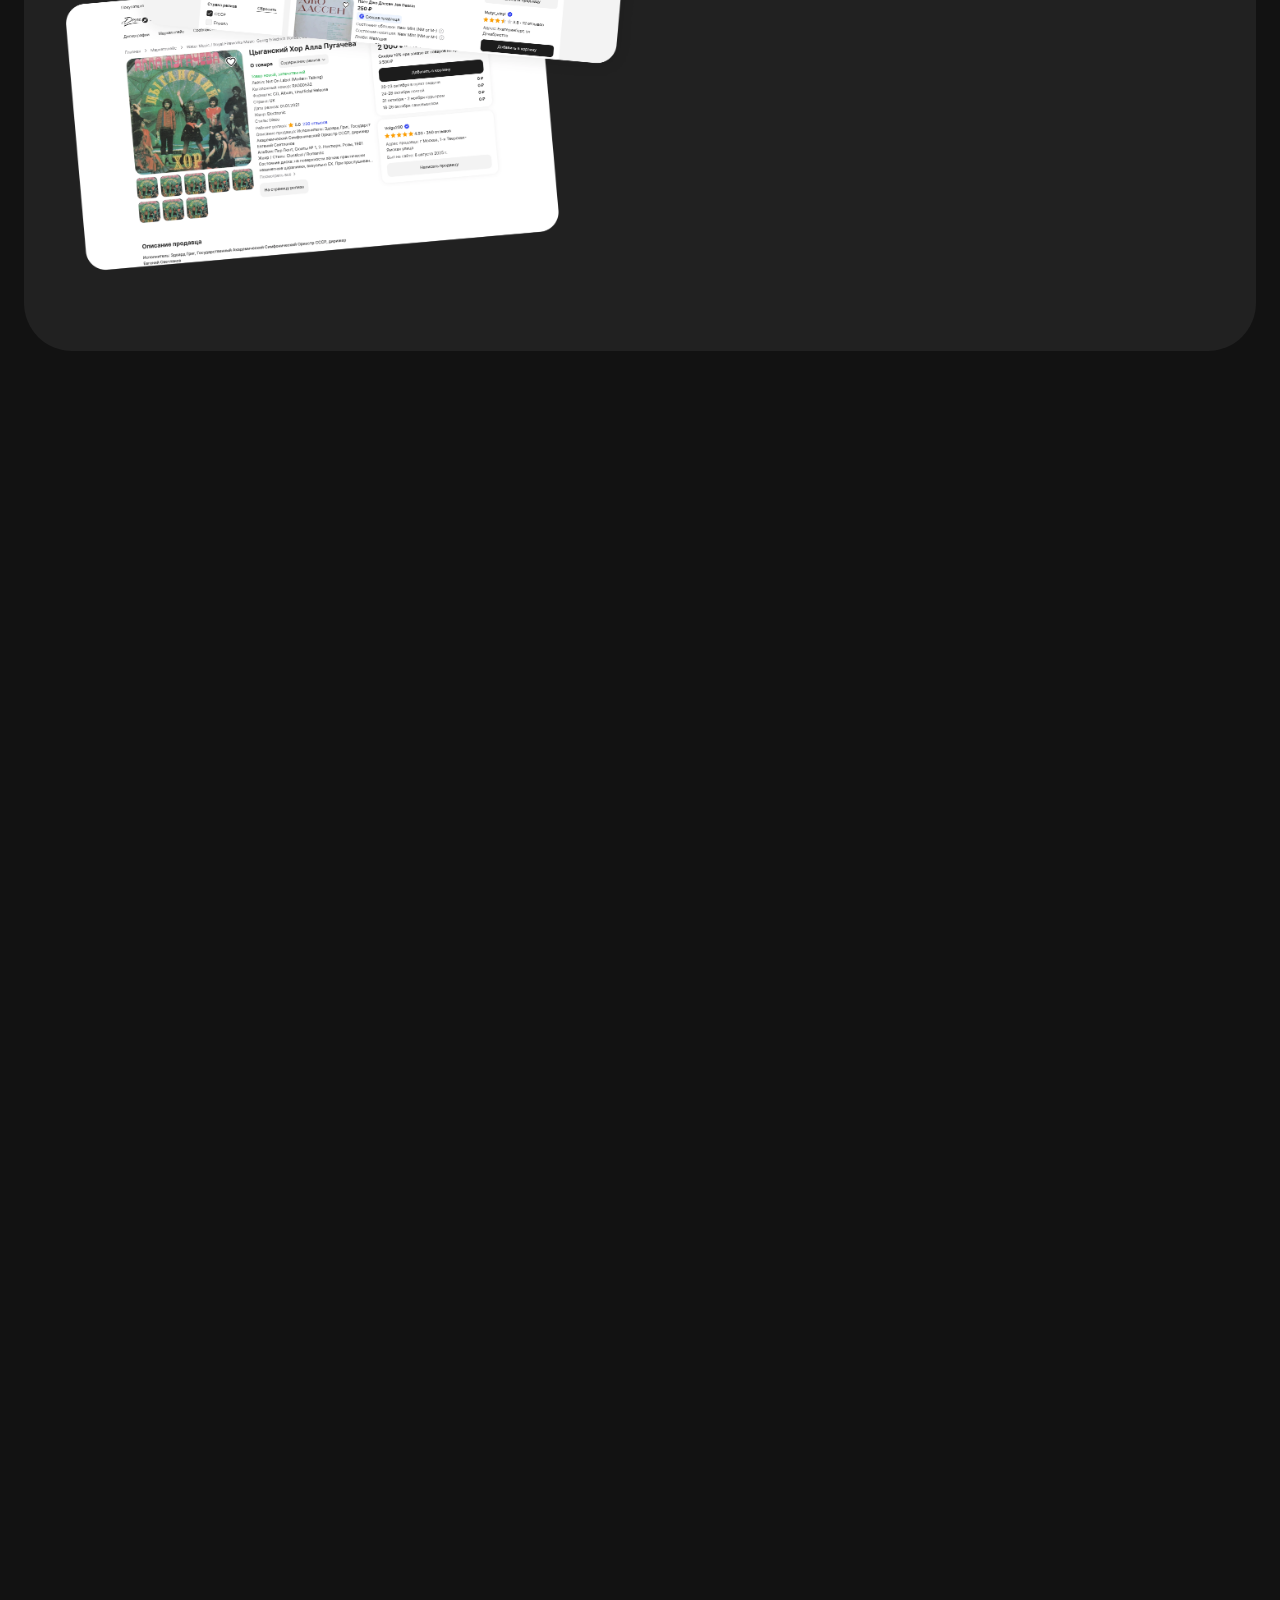
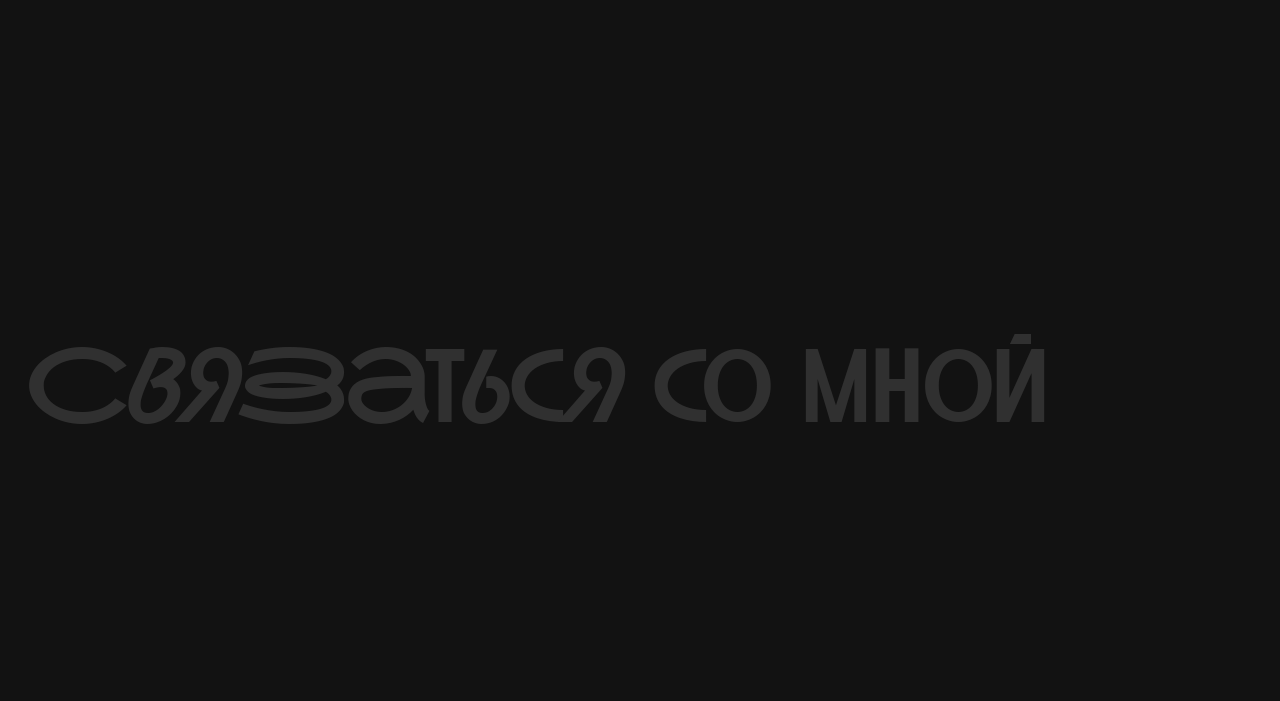
==== commit 8029334d: "Add 1024 breakpoint adaptive layout for homepage and case pages Homepage: inline nav replaces burger" ====
--- a/index.html
+++ b/index.html
@@ -22,6 +22,16 @@
       <span class="user__avatar"><img src="" alt="" data-slot="avatar" /></span>
       <p class="user__name" data-slot="name">&nbsp;</p>
     </div>
+    <!-- Инлайн-нав появляется только на 1024+, вместо бургера -->
+    <nav class="header-nav" aria-label="Контакты">
+      <a class="header-nav__link" data-link="hh" target="_blank" rel="noopener">HH.ru</a>
+      <a class="header-nav__link" data-link="email" data-slot="emailDisplay"></a>
+      <a class="header-nav__link" data-link="telegram" target="_blank" rel="noopener">Telegram</a>
+      <a class="header-nav__resume chip" data-link="resume" target="_blank" rel="noopener" download>
+        Резюме
+        <img src="images/icons/download.svg" alt="" width="24" height="24" />
+      </a>
+    </nav>
     <button class="burger" type="button" aria-label="Открыть меню" aria-controls="menu" aria-expanded="false">
       <img class="burger__icon burger__icon--open"  src="images/icons/burger.svg" alt="" width="24" height="24" />
       <img class="burger__icon burger__icon--close" src="images/icons/close.svg"  alt="" width="24" height="24" />
@@ -74,7 +84,7 @@
 
     <!-- Контакты -->
     <section class="section section--contacts" id="contacts" aria-labelledby="contacts-title">
-      <p class="contacts-watermark" id="contacts-title">Свяжитесь со мной</p>
+      <p class="contacts-watermark" id="contacts-title">Связаться со мной</p>
       <div class="contacts-list">
         <a class="contact-card" data-link="telegram" target="_blank" rel="noopener">
           <span class="contact-card__text">
--- a/css/style.css
+++ b/css/style.css
@@ -50,8 +50,8 @@
   color: var(--text);
   font-family: var(--font-text);
   font-weight: 600;
-  font-size: 14px;
-  line-height: 22px;
+  font-size: 16px;
+  line-height: 24px;
   text-rendering: optimizeLegibility;
   -webkit-font-smoothing: antialiased;
   -moz-osx-font-smoothing: grayscale;
@@ -78,9 +78,9 @@
 
 /* ============================================================
    ШАПКА
-   Figma: position absolute, top 0, pt-40 pb-20 px-20
+   Figma: position absolute, top 0, pt-40 pb-20 px-24
    В вебе делаем sticky чтобы всегда была видна при скролле.
-   pt-40 = 40px (под статус-бар iOS), pb-20, px-20.
+   pt-40 = 40px (под статус-бар iOS), pb-20, px-24.
    ============================================================ */
 
 .header {
@@ -91,11 +91,18 @@
   align-items: center;
   justify-content: space-between;
   width: 100%;
-  padding: 40px 20px 20px;
+  padding: 40px 24px 20px;
   background: var(--bg);
   border-radius: 0 0 var(--radius-card) var(--radius-card);
   /* Компенсируем системный статус-бар на iOS WebKit */
   padding-top: max(40px, env(safe-area-inset-top));
+  transition: transform .25s ease;
+  will-change: transform;
+}
+
+.header.is-hidden,
+.case-header.is-hidden {
+  transform: translateY(-100%);
 }
 
 .user {
@@ -137,6 +144,9 @@
   transition: opacity .2s ease;
 }
 .burger:active { opacity: 0.6; }
+
+/* Инлайн-нав в шапке — видна только на 1024+ */
+.header-nav { display: none; }
 
 /* Иконка переключается через body.menu-open */
 .burger__icon--close { display: none; }
@@ -174,11 +184,22 @@
   flex-direction: column;
   gap: 8px;
   transform: translateY(-200%);
-  transition: transform .3s cubic-bezier(.2,.8,.25,1);
+  opacity: 0;
+  /* Close: карточка едет вверх и одновременно растворяется (фон+текст вместе) */
+  transition:
+    transform .22s cubic-bezier(.4, 0, 1, 1),
+    opacity .22s ease;
 }
 
 .menu.is-open .menu__backdrop { opacity: 1; }
-.menu.is-open .menu__card    { transform: translateY(0); }
+.menu.is-open .menu__card {
+  transform: translateY(0);
+  opacity: 1;
+  /* Open: только слайд вниз, как было изначально */
+  transition:
+    transform .3s cubic-bezier(.2, .8, .25, 1),
+    opacity 0s linear;
+}
 
 .menu__link {
   text-align: center;
@@ -187,15 +208,18 @@
   line-height: 24px;
   padding: 10px 4px;
   word-break: break-word;
-  transition: opacity .2s ease;
-}
-.menu__link:active { opacity: 0.6; }
+  transition: color .2s ease;
+}
+@media (hover: hover) {
+  .menu__link:hover { color: rgba(245, 245, 245, 0.6); }
+}
+.menu__link:active { color: rgba(245, 245, 245, 0.4); }
 .menu__link[aria-disabled="true"] { color: var(--text-dim); pointer-events: none; }
 
 .menu__resume-wrap {
   display: flex;
   justify-content: center;
-  padding: 8px 0 10px;
+  padding: 10px 0;
 }
 
 .menu__resume.chip {
@@ -204,13 +228,16 @@
   gap: 4px;
   background: var(--chip);
   border-radius: var(--radius-pill);
-  padding: 10px 16px;
+  padding: 12px 12px 12px 20px;
   font-size: 16px;
   line-height: 24px;
   font-weight: 600;
-  transition: transform .15s ease, opacity .2s ease;
-}
-.menu__resume.chip:active { transform: scale(0.97); }
+  transition: color .2s ease, transform .15s ease;
+}
+@media (hover: hover) {
+  .menu__resume.chip:hover { color: rgba(245, 245, 245, 0.6); }
+}
+.menu__resume.chip:active { color: rgba(245, 245, 245, 0.4); transform: scale(0.97); }
 .menu__resume.chip[aria-disabled="true"] { color: var(--text-dim); pointer-events: none; opacity: .7; }
 
 
@@ -233,7 +260,6 @@
   flex-direction: column;
   align-items: flex-start;
   width: 100%;
-  max-width: 343px;
   background: var(--card);
   border-radius: var(--radius-card);
   filter: drop-shadow(var(--glow));
@@ -273,8 +299,8 @@
 .hero__description {
   margin: 0;
   padding: 2px 20px 6px;
-  font-size: 14px;
-  line-height: 22px;
+  font-size: 16px;
+  line-height: 24px;
   font-weight: 600;
 }
 
@@ -293,8 +319,8 @@
   background: var(--chip);
   border-radius: var(--radius-pill);
   padding: 10px 16px;
-  font-size: 14px;
-  line-height: 22px;
+  font-size: 16px;
+  line-height: 24px;
   font-weight: 600;
 }
 
@@ -329,9 +355,9 @@
 }
 
 .project {
+  position: relative;
   display: block;
   width: 100%;
-  max-width: 343px;
   background: var(--card);
   border-radius: var(--radius-card);
   overflow: hidden;
@@ -342,13 +368,12 @@
 
 .project__cover {
   position: relative;
-  height: 280px;
-  background: var(--chip);
+  aspect-ratio: 343 / 280;
   overflow: hidden;
   border-radius: var(--radius-card);
 }
 
-.project__cover img {
+.project__cover > img {
   width: 100%; height: 100%;
   object-fit: cover; object-position: center;
 }
@@ -357,15 +382,17 @@
   position: absolute;
   top: 16px; right: 16px;
   width: 44px; height: 44px;
-  background: #212121;
+  background: #2e2e2e;
   border-radius: 50%;
   display: flex;
   align-items: center;
   justify-content: center;
-  transition: transform .2s ease;
-}
-.project:hover  .project__arrow { transform: scale(1.06); }
-.project:active .project__arrow { transform: scale(1.02); }
+  transition: background-color .15s ease;
+}
+@media (hover: hover) {
+  .project:hover .project__arrow { background: #404040; }
+}
+.project:active .project__arrow { background: #525252; }
 
 .project__body { display: flex; flex-direction: column; width: 100%; }
 
@@ -381,12 +408,12 @@
 
 /* pb-6 px-20, gap-4 */
 .project__meta { padding: 0 20px 6px; display: flex; flex-direction: column; gap: 4px; }
-.project__company { font-size: 14px; line-height: 22px; font-weight: 600; }
-.project__period  { font-size: 14px; line-height: 22px; font-weight: 600; color: var(--text-dim); }
+.project__company { font-size: 16px; line-height: 24px; font-weight: 600; }
+.project__period  { font-size: 16px; line-height: 24px; font-weight: 600; color: var(--text-dim); }
 
 /* px-20 py-2 */
-.project__paragraph { margin: 0; padding: 2px 20px; font-size: 14px; line-height: 22px; font-weight: 600; }
-.project__paragraph:last-child { padding-bottom: 16px; }
+.project__paragraph { margin: 0; padding: 2px 20px; font-size: 16px; line-height: 24px; font-weight: 600; }
+.project__paragraph:last-child { padding-bottom: 20px; }
 .project__paragraph-label { color: var(--text-dim); }
 
 /* p-16, gap-12 между блоками метрик */
@@ -398,18 +425,21 @@
   justify-content: space-between;
   background: var(--chip);
   border-radius: var(--radius-chip);
-  padding: 10px 16px;
-}
+  padding: 14px 16px;
+}
+/* Второй (и далее) ряд метрик: min-height 96, может растягиваться (на 768 ряды
+   в одну линию через flex-stretch — обе уравняются по самому высокому контенту) */
+.metrics-row + .metrics-row { min-height: 96px; }
 
 .metric {
-  width: 124px;
-  flex-shrink: 0;
+  flex: 1 0 0;
+  min-width: 0;
   display: flex; flex-direction: column;
   align-items: center; justify-content: center;
-  gap: 8px; text-align: center;
-}
-.metric__label { font-size: 14px; line-height: 22px; font-weight: 600; }
-.metric__value { font-family: var(--font-display); font-weight: 700; font-size: 24px; line-height: 24px; white-space: nowrap; }
+  gap: 10px; text-align: center;
+}
+.metric__label { font-size: 16px; line-height: 24px; font-weight: 600; max-width: 124px; }
+.metric__value { font-family: var(--font-display); font-weight: 700; font-size: 24px; line-height: 24px; white-space: nowrap; max-width: 124px; }
 
 .metric__divider {
   width: 1px; height: 48px;
@@ -420,13 +450,13 @@
 
 /* ============================================================
    UI ШОТЫ
-   Figma: заголовок pb-4 pt-24 px-20 (в отдельном контейнере)
+   Figma: заголовок pb-4 pt-32 pl-24 pr-20 (в отдельном контейнере)
            список pt-12 pb-8 px-16, gap-16
    ============================================================ */
 
 .shots-heading {
   width: 100%;
-  padding: 24px 20px 4px 32px;
+  padding: 32px 20px 4px 24px;
 }
 
 .shots-heading h2 {
@@ -442,23 +472,27 @@
   padding: 12px 16px 8px;
   display: flex;
   flex-direction: column;
-  gap: 16px;        /* ИСПРАВЛЕНИЕ: 16px вместо 24px */
+  gap: 16px;
   align-items: center;
 }
+
+/* Колонки шотов: на мобиле прозрачные (display: contents),
+   шоты идут как прямые flex-child'ы контейнера в порядке content.json через order */
+.shots-col { display: contents; }
 
 .shot {
   position: relative;
   width: 100%;
-  max-width: 343px;
   background: #252525;
   border-radius: var(--radius-card);
   overflow: hidden;
+  order: var(--shot-order, 0);
 }
 
 .shot--square  { aspect-ratio: 1 / 1; }
-.shot--tall    { height: 495px; }
-.shot--medium  { height: 294px; }
-.shot--short   { height: 287px; }
+.shot--tall    { aspect-ratio: 343 / 495; }
+.shot--medium  { aspect-ratio: 343 / 294; }
+.shot--short   { aspect-ratio: 343 / 287; }
 
 .shot__img {
   position: absolute; inset: 0;
@@ -470,6 +504,38 @@
 video.shot__img {
   display: block;
   background: var(--card);
+}
+
+/* ---------- Шоты с подложкой ----------
+   Подложка (backing) — фоновая картинка карточки, видео сверху меньше */
+.shot--has-backing {
+  background-size: cover;
+  background-position: center;
+  background-repeat: no-repeat;
+}
+
+.shot__media {
+  position: absolute;
+  left: 50%;
+  top: 50%;
+  transform: translate(-50%, -50%);
+  object-fit: cover;
+}
+
+/* E-commerce: видео — iPhone-мокап 648×1334 с маской снаружи #252525,
+   нарисованной flood-fill'ом по силуэту (включая боковые кнопки).
+   Скругления больше не нужны: фон видео уже совпадает с карточкой. */
+.shot--e-commerce .shot__media {
+  height: 85%;
+  width: auto;
+  aspect-ratio: 648 / 1334;
+}
+
+/* Task Manager: видео десктоп-UI, 303×189 в карточке 343×287 (по Figma) */
+.shot--task-manager .shot__media {
+  width: 88.34%;
+  aspect-ratio: 303 / 189;
+  border-radius: 12px;
 }
 
 .shot__placeholder {
@@ -490,20 +556,19 @@
 
 /* ============================================================
    КОНТАКТЫ
-   Figma: watermark pt-32 pb-4 px-16
+   Figma: watermark pt-48 pb-4 px-24 (px-16 секции + px-8 ватермарка = 24)
            chips row pt-8 pb-24 px-16
    ============================================================ */
 
 .section--contacts { padding: 0 16px; }
 
-/* ИСПРАВЛЕНИЕ: pt-32 → было pt-24 */
 .contacts-watermark {
   margin: 0;
-  padding: 32px 0 4px;
+  padding: 48px 8px 4px;
   font-family: var(--font-display);
   font-weight: 700;
-  font-size: 36px;
-  line-height: 1;
+  font-size: 32px;
+  line-height: normal;
   color: var(--chip);
   user-select: none;
 }
@@ -523,9 +588,12 @@
   padding: 12px 16px;
   display: flex; flex-direction: column;
   justify-content: space-between; align-items: flex-start;
-  transition: transform .15s ease;
-}
-.contact-card:active { transform: scale(0.98); }
+  transition: background-color .15s ease;
+}
+@media (hover: hover) {
+  .contact-card:hover { background: #2e2e2e; }
+}
+.contact-card:active { background: #404040; }
 
 .contact-card__text {
   display: flex;
@@ -553,27 +621,37 @@
    ============================================================ */
 
 .case-header {
+  position: sticky;
+  top: 0;
+  z-index: 200;
   display: flex;
   align-items: center;
   justify-content: space-between;
   width: 100%;
-  padding: 24px 20px 0;
+  padding: 40px 24px 20px;
+  padding-top: max(40px, env(safe-area-inset-top));
+  background: var(--bg);
+  border-radius: 0 0 var(--radius-card) var(--radius-card);
+  transition: transform .25s ease;
+  will-change: transform;
 }
 
 .case-back {
   display: flex; align-items: center; justify-content: center;
   width: 44px; height: 44px;
-  background: var(--chip);
+  background: #2e2e2e;
   border-radius: var(--radius-pill);
   flex-shrink: 0;
-  transition: transform .15s ease;
-}
-.case-back:active { transform: scale(0.95); }
-
-/* pt-32 pb-4 px-20 */
+  transition: background-color .15s ease;
+}
+@media (hover: hover) {
+  .case-back:hover { background: #404040; }
+}
+.case-back:active { background: #525252; }
+
 .case-title {
   margin: 0;
-  padding: 32px 20px 4px;
+  padding: 12px 24px 4px;
   font-family: var(--font-display);
   font-weight: 700;
   font-size: 28px;
@@ -581,46 +659,46 @@
   text-transform: lowercase;
 }
 
-/* px-20 py-16, gap-16 */
 .case-meta {
   display: flex; flex-direction: column;
   gap: 16px;
-  padding: 16px 20px;
+  padding: 16px 24px;
 }
 
 .case-meta__row > .label {
   display: block;
-  font-size: 14px; line-height: 22px; font-weight: 600;
+  font-size: 16px; line-height: 24px; font-weight: 600;
   color: var(--text-dim); margin-bottom: 2px;
 }
 .case-meta__row > .value {
   display: block;
-  font-size: 14px; line-height: 22px; font-weight: 700;
-}
-.case-meta__lead { margin: 0; font-size: 14px; line-height: 22px; font-weight: 600; }
-
-/* h2 кейса: "Процесс", "Финальные макеты" — pt-32 pb-4 px-20 */
+  font-size: 16px; line-height: 24px; font-weight: 700;
+}
+.case-meta__lead { margin: 0; font-size: 16px; line-height: 24px; font-weight: 600; }
+
 .case-h2 {
   margin: 0;
-  padding: 32px 20px 4px;
+  padding: 32px 24px 4px;
   font-family: var(--font-display);
   font-weight: 700; font-size: 24px; line-height: 32px;
 }
-
-/* h3 кейса — pt-24 pb-4 px-20 (обычный) */
+.case-h2--tight { padding-top: 16px; }
+.case-h2--lift  { padding-top: 40px; }
+
 .case-h3 {
   margin: 0;
-  padding: 24px 20px 4px;
+  padding: 24px 24px 4px;
   font-family: var(--font-text);
   font-weight: 800; font-size: 20px; line-height: 28px;
 }
-
-/* ИСПРАВЛЕНИЕ: первый h3 после meta → pt-16 (было pt-8) */
-.case-h3--tight { padding-top: 16px; }
-
-.case-p { margin: 0; padding: 8px 20px; font-size: 14px; line-height: 22px; font-weight: 600; }
-
-.case-list { padding: 8px 20px; }
+.case-h3--tight   { padding-top: 16px; }
+.case-h3--snug    { padding-top: 20px; }
+.case-h3--bare    { padding-top: 8px; }
+.case-h3--feature { padding-bottom: 8px; }
+
+.case-p { margin: 0; padding: 8px 24px; font-size: 16px; line-height: 24px; font-weight: 600; }
+
+.case-list { padding: 8px 24px; }
 .case-list ul { list-style: disc; padding-left: 21px; }
 .case-list li + li { margin-top: 2px; }
 
@@ -630,12 +708,13 @@
    ============================================================ */
 
 .case-media {
-  margin: 8px 16px; padding: 16px;
-  background: var(--card); border-radius: var(--radius-card);
+  margin: 16px 16px; padding: 16px;
+  background: #252525; border-radius: var(--radius-card);
   overflow: hidden;
   display: flex; flex-direction: column; gap: 12px;
 }
 .case-media--p24 { margin: 24px 16px; }
+.case-media--p12 { margin: 12px 16px; }
 
 .case-media__image {
   width: 100%; border-radius: var(--radius-chip);
@@ -659,7 +738,7 @@
 .case-media__placeholder-label { color: var(--text); font-weight: 700; font-size: 14px; }
 
 /* Блок «Проблема / Гипотеза» */
-.case-callout { padding: 8px 20px; display: flex; flex-direction: column; gap: 16px; }
+.case-callout { padding: 8px 24px; display: flex; flex-direction: column; gap: 16px; }
 
 .case-callout__item { display: flex; flex-direction: column; gap: 6px; }
 
@@ -668,66 +747,68 @@
   font-family: var(--font-text); font-weight: 800; font-size: 16px; line-height: 24px;
 }
 .case-callout__icon { width: 24px; height: 24px; flex-shrink: 0; }
-.case-callout__text { font-size: 14px; line-height: 22px; font-weight: 600; }
+.case-callout__text { font-size: 16px; line-height: 24px; font-weight: 600; }
 
 /* До / После */
-.case-beforeafter {
-  margin: 8px 16px; padding: 16px;
-  background: var(--card); border-radius: var(--radius-card);
+.case-compare {
+  margin: 12px 16px; padding: 16px;
+  background: #252525; border-radius: var(--radius-card);
   display: flex; flex-direction: column; gap: 24px;
 }
-.case-beforeafter__block { display: flex; flex-direction: column; gap: 12px; }
-.case-beforeafter__label { margin: 0; font-family: var(--font-text); font-weight: 800; font-size: 20px; line-height: 28px; }
-.case-beforeafter__media {
+.case-compare__block { display: flex; flex-direction: column; gap: 12px; }
+.case-compare__label { margin: 0; font-family: var(--font-text); font-weight: 800; font-size: 20px; line-height: 28px; }
+.case-compare__media {
   width: 100%; border-radius: var(--radius-chip);
-  overflow: hidden; background: var(--chip);
-  min-height: 200px; display: flex; align-items: center; justify-content: center;
-}
-.case-beforeafter__media img { width: 100%; height: auto; display: block; }
+  overflow: hidden;
+}
+.case-compare__media img { width: 100%; height: auto; display: block; }
 
 /* Сетка гипотез */
-.case-hypotheses { margin: 8px 16px; padding: 16px; background: var(--card); border-radius: var(--radius-card); }
-.case-hypotheses__grid { display: grid; grid-template-columns: repeat(2, 1fr); gap: 8px; }
-.case-hypothesis { padding: 10px 14px; border-radius: var(--radius-chip); font-size: 12px; line-height: 18px; font-weight: 600; }
+.case-hypotheses { margin: 12px 16px; padding: 16px; background: #252525; border-radius: var(--radius-card); }
+.case-hypotheses__grid { display: flex; flex-direction: column; gap: 8px; }
+.case-hypothesis { padding: 14px 16px; border-radius: var(--radius-chip); font-size: 14px; line-height: 20px; font-weight: 600; overflow-wrap: anywhere; min-width: 0; }
 .case-hypothesis--good { background: var(--good-bg); }
 .case-hypothesis--bad  { background: var(--bad-bg); }
 
 /* Инсайты */
-.case-insights-grid { display: grid; grid-template-columns: repeat(2,1fr); gap: 16px 8px; }
-.case-insight { display: flex; flex-direction: column; gap: 8px; }
-.case-insight__delta { background: var(--good-bg); border-radius: 12px; padding: 10px 14px; text-align: center; font-family: var(--font-text); font-weight: 800; font-size: 12px; line-height: 18px; }
-.case-insight__label { background: var(--chip); border-radius: var(--radius-chip); padding: 10px 14px; text-align: center; font-size: 12px; line-height: 18px; font-weight: 600; flex: 1; display: flex; align-items: center; justify-content: center; }
-.case-insight-summary { margin-top: 16px; background: var(--chip); border-radius: var(--radius-chip); padding: 10px 14px; display: flex; flex-direction: column; gap: 4px; }
+.case-insights-grid { display: grid; grid-template-columns: repeat(2,1fr); gap: 16px; }
+.case-insight { display: flex; flex-direction: column; gap: 4px; }
+.case-insight__delta { background: var(--good-bg); border-radius: 12px; padding: 14px 16px; text-align: center; font-family: var(--font-text); font-weight: 800; font-size: 14px; line-height: 22px; }
+.case-insight__label { background: var(--chip); border-radius: var(--radius-chip); padding: 14px 16px; text-align: center; font-size: 14px; line-height: 22px; font-weight: 600; flex: 1; display: flex; align-items: center; justify-content: center; }
+.case-insight-summary { margin-top: 16px; background: var(--chip); border-radius: var(--radius-chip); padding: 14px 16px; display: flex; flex-direction: column; gap: 4px; }
 .case-insight-summary__icon { width: 24px; height: 24px; }
-.case-insight-summary__text { font-size: 12px; line-height: 18px; font-weight: 600; }
+.case-insight-summary__text { font-size: 14px; line-height: 22px; font-weight: 600; }
 
 /* Результаты */
-.case-results { padding: 8px 16px; display: flex; flex-direction: column; gap: 12px; }
-.case-result-row { background: var(--chip); border-radius: 24px; padding: 12px 16px; display: flex; align-items: center; justify-content: space-between; }
+.case-results { padding: 12px 16px; display: flex; flex-direction: column; gap: 12px; }
+/* По умолчанию виден --mobile, --tablet прячется на мобиле и появляется на 768+ */
+.case-results--tablet,
+.case-results--desktop { display: none; }
+.case-result-row { background: #252525; border-radius: 24px; padding: 12px 20px; display: flex; align-items: center; justify-content: space-between; }
 .case-result-row--solo { justify-content: center; gap: 20px; }
-.case-result-cell { flex: 1 0 0; min-width: 124px; display: flex; flex-direction: column; align-items: center; justify-content: center; gap: 4px; text-align: center; }
-.case-result-cell__label { font-size: 14px; line-height: 22px; font-weight: 600; }
-.case-result-cell__value { font-family: var(--font-display); font-weight: 700; font-size: 24px; line-height: 28px; padding-top: 4px; }
+.case-result-cell { flex: 1 0 0; min-width: 124px; display: flex; flex-direction: column; align-items: center; justify-content: center; gap: 8px; text-align: center; }
+.case-result-cell__label { font-size: 16px; line-height: 24px; font-weight: 600; max-width: 124px; }
+.case-result-cell__value { font-family: var(--font-display); font-weight: 700; font-size: 24px; line-height: 24px; padding-top: 4px; }
 .case-result-cell__delta { font-size: 14px; line-height: 22px; font-weight: 600; color: var(--text-dim); letter-spacing: -0.07px; white-space: nowrap; }
 
 /* Outro */
 .case-outro-wrap { display: block; }
 
-.case-outro { padding: 32px 20px 4px; font-family: var(--font-display); font-weight: 700; font-size: 28px; line-height: 36px; letter-spacing: -0.616px; margin: 0; }
-
-.case-write { padding: 8px 20px 14px; }
+.case-outro { padding: 48px 24px 4px; font-family: var(--font-display); font-weight: 700; font-size: 28px; line-height: 36px; letter-spacing: -0.616px; margin: 0; }
+
+.case-write { padding: 8px 24px 14px; }
 .case-write__btn {
   display: inline-flex; align-items: center; gap: 4px;
   background: var(--chip); border-radius: var(--radius-pill);
   padding: 10px 16px 10px 18px;
-  font-size: 14px; line-height: 22px; font-weight: 600;
+  font-size: 16px; line-height: 24px; font-weight: 600;
   transition: transform .15s ease;
 }
 .case-write__btn:active { transform: scale(0.97); }
 
 /* Figma thumb */
-.case-figma-thumb { margin: 8px 16px 48px; padding: 16px; background: var(--card); border-radius: var(--radius-card); overflow: hidden; }
-.case-figma-thumb__inner { width: 100%; aspect-ratio: 1133/612; background: var(--chip); border-radius: var(--radius-chip); display: flex; align-items: center; justify-content: center; color: var(--text-dim); font-size: 12px; }
+.case-figma-thumb { margin: 12px 16px 48px; padding: 16px; background: #252525; border-radius: var(--radius-card); overflow: hidden; }
+.case-figma-thumb__inner { width: 100%; aspect-ratio: 311/156; background: var(--chip); border-radius: var(--radius-chip); display: flex; align-items: center; justify-content: center; color: var(--text-dim); font-size: 12px; }
 .case-figma-thumb__inner img { width: 100%; height: 100%; object-fit: cover; border-radius: var(--radius-chip); }
 
 
@@ -791,12 +872,13 @@
     flex-wrap: nowrap;
   }
   .hero__title-line:first-child {
-    padding: 24px 4px 4px 28px;
+    padding: 24px 8px 4px 28px;
     white-space: nowrap;
   }
   .hero__title-row {
-    padding: 4px 32px 4px 0;
+    padding: 24px 32px 4px 0;
     align-items: center;
+    gap: 4px;
   }
   .hero__title-row .hero__title-line {
     padding: 0;
@@ -818,14 +900,13 @@
   }
 
   .project__cover {
-    height: 556px;
-  }
-
-  /* Стрелка: 56×56, фон #212121 (темнее чем на мобилке) */
+    aspect-ratio: 720 / 556;
+  }
+
+  /* Стрелка: 56×56 */
   .project__arrow {
     width: 56px;
     height: 56px;
-    background: #212121;
     top: 24px;
     right: 24px;
   }
@@ -852,14 +933,14 @@
   .project__metrics {
     flex-direction: row;
     gap: 0;
-    padding: 0 16px 16px;
+    padding: 24px;
     background: none;
   }
 
   .metrics-row {
     flex: 1 0 0;
     border-radius: 0;
-    padding: 10px 0;
+    padding: 14px 0;
     gap: 0;
   }
 
@@ -877,52 +958,71 @@
   /* Если только одна строка метрик — полное скругление */
   .metrics-row:only-child {
     border-radius: var(--radius-chip);
-    padding: 10px 16px;
-  }
-  /* Разделитель между группами метрик */
+    padding: 14px 16px;
+  }
+  /* Разделитель между группами метрик — 48px высота, как у внутренних дивайдеров */
   .metrics-row + .metrics-row {
-    border-left: 1px solid var(--divider);
+    position: relative;
+  }
+  .metrics-row + .metrics-row::before {
+    content: '';
+    position: absolute;
+    left: 0;
+    top: 50%;
+    transform: translateY(-50%);
+    width: 1px;
+    height: 48px;
+    background: var(--divider);
   }
 
   .metric {
     width: auto;
     flex: 1 0 0;
   }
-  .metric__label { font-size: 16px; }
+  .metric__label { font-size: 16px; max-width: 124px; }
 
   /* ---------- UI шоты ---------- */
 
-  /* Заголовок: px-28 */
+  /* Заголовок: pt-40 px-40 pb-4 */
   .shots-heading {
-    padding: 24px 28px 4px;
-  }
-
-  /* 2-колоночный грид */
+    padding: 40px 40px 4px;
+  }
+
+  /* 2-колоночный layout: колонки тянут шоты по их естественному аспекту, без принудительного выравнивания рядов */
   .shots-container {
-    display: grid;
-    grid-template-columns: 1fr 1fr;
+    flex-direction: row;
     gap: 16px;
     padding: 8px 24px;
-  }
-
-  .shot { max-width: none; }
-
-  /* Crypto → col1 row1 | E-commerce → col2 row1
-     Analytics → col2 row2 | Task Manager → col1 row2 */
-  .shot:nth-child(1) { grid-column: 1; grid-row: 1; }
-  .shot:nth-child(2) { grid-column: 2; grid-row: 1; }
-  .shot:nth-child(3) { grid-column: 2; grid-row: 2; }
-  .shot:nth-child(4) { grid-column: 1; grid-row: 2; }
-
-  .shot--tall   { height: 511px; }
-  .shot--medium { height: 307px; }
-  .shot--short  { height: 293px; }
-
-  /* ---------- Контакты ---------- */
+    align-items: flex-start;
+  }
+  .shots-col {
+    display: flex;
+    flex-direction: column;
+    gap: 16px;
+    flex: 1 0 0;
+    min-width: 0;
+  }
+  /* Внутри колонок порядок шотов — DOM-порядок, order на мобиле теперь не мешает */
+  .shot { order: 0; }
+
+  /* Figma 768: tall 346×502, medium 346×302, short 346×288 */
+  .shot--tall   { aspect-ratio: 346 / 502; }
+  .shot--medium { aspect-ratio: 346 / 302; }
+  .shot--short  { aspect-ratio: 346 / 288; }
+
+  /* ---------- Контакты ----------
+     Figma: watermark px-28, contacts row px-24 */
+  .section--contacts {
+    padding: 0;
+  }
 
   .contacts-watermark {
-    font-size: 76px;
-    padding: 48px 0 4px;
+    font-size: 70px;
+    padding: 48px 28px 4px;
+  }
+
+  .contacts-list {
+    padding: 6px 24px 48px;
   }
 
   .contact-card {
@@ -946,10 +1046,14 @@
     margin-top: 2px;
   }
 
-  /* ---------- Меню (планшет) ---------- */
-  /* Высота шапки на планшете: max(40, safe-area) + 32 + 28 = ~100px + 8px зазор */
+  /* ---------- Меню (планшет) ----------
+     Figma: card mx-24, py-24, drop-shadow более выраженная.
+     Высота шапки на планшете: max(40, safe-area) + 32 + 28 = ~100px + 8px зазор */
   .menu__card {
     top: calc(max(40px, env(safe-area-inset-top)) + 32px + 28px + 8px);
+    left: 24px;
+    right: 24px;
+    box-shadow: 0 4px 4.5px rgba(0, 0, 0, 0.6);
   }
 
 
@@ -957,86 +1061,143 @@
      КЕЙСЫ — 768px
      ====================================================== */
 
-  /* Шапка кейса */
+  /* Шапка кейса: px-40 pb-28 в фигме, pt с учётом safe-area */
   .case-header {
-    padding: 24px 28px 0;
+    padding: 40px 40px 28px;
+    padding-top: max(40px, env(safe-area-inset-top));
   }
 
   /* Заголовок кейса:
-     В Figma pt-124 (под абсолютным header).
-     У нас header sticky — оставляем небольшой отступ. */
+     В Figma pt-124 (под абсолютным header). Header в потоке высотой
+     40+44+28 = 112, плюс 12 запас → pt-12. */
   .case-title {
-    padding: 24px 28px 4px;
+    padding: 12px 40px 4px;
   }
 
   .case-meta {
-    padding: 16px 28px;
+    padding: 16px 40px;
   }
 
   .case-h2 {
-    padding: 32px 28px 4px;
+    padding: 32px 40px 4px;
     font-size: 24px;
     line-height: 32px;
   }
+  /* Перерегистрируем модификаторы внутри @768, чтобы padding-shorthand выше их не затирал */
+  .case-h2--tight { padding-top: 16px; }
+  .case-h2--lift  { padding-top: 40px; }
 
   .case-h3 {
-    padding: 24px 28px 4px;
+    padding: 24px 40px 4px;
     font-size: 20px;
     line-height: 28px;
   }
-
-  .case-h3--tight { padding-top: 16px; }
+  .case-h3--tight   { padding-top: 16px; }
+  .case-h3--snug    { padding-top: 20px; }
+  .case-h3--bare    { padding-top: 8px; }
+  .case-h3--feature { padding-bottom: 8px; }
 
   .case-p {
-    padding: 8px 28px;
+    padding: 8px 40px;
   }
 
   .case-list {
-    padding: 8px 28px;
+    padding: 8px 40px;
   }
 
   .case-callout {
-    padding: 8px 28px;
+    padding: 8px 40px;
   }
 
   /* Медиа-контейнеры */
   .case-media {
-    margin: 8px 24px;
+    margin: 16px 24px;
     padding: 24px;
     border-radius: 40px;
+    gap: 20px;
   }
   .case-media--p24 {
     margin: 24px;
   }
-
-  /* До / После → в ряд */
-  .case-beforeafter {
-    flex-direction: row;
-    gap: 24px;
-    margin: 8px 24px;
+  .case-media--p12 {
+    margin: 14px 24px;
+  }
+
+  /* До / После: в фигме на 768 столбцом (как на мобиле), отступы крупнее */
+  .case-compare {
+    margin: 14px 24px;
     padding: 24px;
     border-radius: 40px;
   }
-  .case-beforeafter__block { flex: 1 0 0; }
 
   /* Гипотезы → 4 колонки */
   .case-hypotheses {
-    margin: 8px 24px;
+    margin: 14px 24px;
     padding: 24px;
     border-radius: 40px;
   }
   .case-hypotheses__grid {
+    display: grid;
+    grid-template-columns: repeat(4, minmax(0, 1fr));
+    gap: 16px;
+  }
+
+  /* Инсайты на 768 (Figma 934:4953): grid 4 cols, 2 rows.
+     Row 1 — 4 плитки (h-128), row 2 — 2 плитки + summary на col 3-4.
+     .case-insights-grid делаем display:contents, чтобы плитки и summary
+     стали прямыми детьми .case-hypotheses-grid */
+  .case-hypotheses:has(.case-insights-grid) {
+    display: grid;
     grid-template-columns: repeat(4, 1fr);
-  }
-
-  /* Инсайты → 4 колонки */
-  .case-insights-grid {
-    grid-template-columns: repeat(4, 1fr);
-  }
-
-  /* Результаты */
-  .case-results {
-    padding: 8px 24px;
+    grid-template-rows: 128px auto;
+    gap: 16px;
+  }
+  .case-hypotheses:has(.case-insights-grid) .case-insights-grid {
+    display: contents;
+  }
+  .case-hypotheses:has(.case-insights-grid) .case-insight {
+    width: auto;
+    height: auto;
+  }
+  .case-hypotheses:has(.case-insights-grid) .case-insight-summary {
+    grid-column: 3 / span 2;
+    grid-row: 2;
+    margin-top: 0;
+    padding: 14px 16px;
+  }
+  /* Плитки секунд/лейблов: px-14 py-10 12/18, лейбл с min-height 86 */
+  .case-insights-grid .case-insight__delta {
+    padding: 10px 14px;
+    font-size: 12px;
+    line-height: 18px;
+  }
+  .case-insights-grid .case-insight__label {
+    padding: 10px 14px;
+    font-size: 12px;
+    line-height: 18px;
+    flex: none;
+    min-height: 86px;
+  }
+  .case-insight-summary__text {
+    font-size: 12px;
+    line-height: 18px;
+  }
+
+  /* Результаты — на 768 показываем --tablet (3+2), прячем --mobile */
+  .case-results--mobile { display: none; }
+  .case-results--tablet {
+    display: flex;
+    flex-direction: column;
+    gap: 16px;
+    padding: 14px 24px;
+  }
+  .case-results--tablet .case-result-row {
+    padding: 12px 16px;
+    justify-content: space-between;
+  }
+  .case-results--tablet .case-result-cell {
+    flex: 1 0 0;
+    min-width: 0;
   }
 
   /* Outro + кнопка «Написать» — в одну строку */
@@ -1045,7 +1206,7 @@
     flex-direction: row;
     align-items: center;
     gap: 40px;
-    padding: 48px 28px 4px;
+    padding: 48px 40px 4px;
   }
   .case-outro-wrap .case-outro {
     flex: 1 0 0;
@@ -1063,9 +1224,431 @@
   }
 
   .case-figma-thumb {
-    margin: 8px 24px 48px;
+    margin: 14px 24px 48px;
     border-radius: 40px;
     padding: 24px;
   }
 
 }
+
+
+/* ============================================================
+   1024px — главная: широкая ширина, inline-нав, горизонтальные
+   карточки проектов, увеличенные шрифты и отступы
+   Figma node: 934:5428
+   ============================================================ */
+
+@media (min-width: 1024px) {
+
+  /* ---------- Шапка: бургер прячется, нав справа ---------- */
+  .burger { display: none; }
+  .menu { display: none; }
+  /* Если меню было открыто на мобиле и ресайз до 1024 — разлочиваем scroll */
+  body.menu-open { overflow: auto; }
+
+  .user__avatar { width: 48px; height: 48px; }
+
+  .header-nav {
+    display: flex;
+    align-items: center;
+    gap: 8px;
+  }
+  .header-nav__link {
+    height: 60px;
+    padding: 10px 12px;
+    display: flex;
+    align-items: center;
+    justify-content: center;
+    font-size: 16px;
+    line-height: 24px;
+    font-weight: 600;
+    transition: color .2s ease;
+  }
+  @media (hover: hover) {
+    .header-nav__link:hover { color: rgba(245, 245, 245, 0.6); }
+  }
+  .header-nav__link:active { color: rgba(245, 245, 245, 0.4); }
+  .header-nav__link[aria-disabled="true"] { color: var(--text-dim); pointer-events: none; }
+
+  .header-nav__resume.chip {
+    display: inline-flex;
+    align-items: center;
+    gap: 4px;
+    margin-left: 4px;
+    background: var(--chip);
+    border-radius: var(--radius-pill);
+    padding: 12px 12px 12px 20px;
+    font-size: 16px;
+    line-height: 24px;
+    font-weight: 600;
+    transition: color .2s ease, transform .15s ease;
+  }
+  @media (hover: hover) {
+    .header-nav__resume.chip:hover { color: rgba(245, 245, 245, 0.6); }
+  }
+  .header-nav__resume.chip:active { color: rgba(245, 245, 245, 0.4); transform: scale(0.97); }
+  .header-nav__resume.chip[aria-disabled="true"] { color: var(--text-dim); pointer-events: none; opacity: .7; }
+
+
+  /* ---------- Hero ---------- */
+  .hero-wrap {
+    padding: 12px 24px 12px;
+  }
+  .hero {
+    border-radius: 48px;
+    filter: drop-shadow(0 0 7px rgba(255, 255, 255, 0.25));
+  }
+  .hero__title {
+    flex-direction: row;
+    align-items: center;
+    flex-wrap: nowrap;
+    font-size: 44px;
+    line-height: 52px;
+  }
+  .hero__title-line:first-child {
+    padding: 40px 10px 4px 36px;
+    white-space: nowrap;
+  }
+  .hero__title-row {
+    padding: 40px 32px 4px 0;
+    align-items: center;
+    gap: 4px;
+  }
+  .hero__title-row .hero__title-line {
+    padding: 0;
+    white-space: nowrap;
+  }
+  .hero__flower { width: 48px; height: 48px; }
+  .hero__description {
+    padding: 4px 36px 8px;
+    max-width: 720px;
+  }
+  .hero__tags {
+    padding: 24px 32px 32px;
+  }
+  .tag {
+    font-size: 16px;
+    line-height: 24px;
+  }
+
+
+  /* ---------- Проекты — горизонтальная раскладка ---------- */
+  .section--projects { padding: 0 24px; }
+  .project-wrap { padding: 12px 0; }
+
+  .project {
+    display: flex;
+    flex-direction: row;
+    align-items: stretch;
+    border-radius: 48px;
+  }
+  /* Первый проект (FIT): body слева, обложка справа */
+  .project-wrap:nth-child(odd) .project { flex-direction: row-reverse; }
+  /* Второй проект (Disco): обложка слева, body справа — DOM-порядок */
+
+  .project__cover, .project__body { flex: 1 0 0; min-width: 0; }
+
+  .project-wrap:nth-child(odd) .project__cover { aspect-ratio: 488 / 660; }
+  .project-wrap:nth-child(even) .project__cover { aspect-ratio: 488 / 534; }
+
+  .project__arrow {
+    top: 32px; right: 32px;
+    width: 72px; height: 72px;
+    background: #2e2e2e;
+  }
+  .project__arrow img { width: 32px; height: 32px; }
+
+  .project__title {
+    padding: 32px 36px 8px;
+    font-size: 32px;
+    line-height: 40px;
+  }
+  .project__meta {
+    flex-direction: row;
+    gap: 8px;
+    padding: 0 36px 6px;
+    align-items: baseline;
+  }
+  .project__paragraph {
+    padding: 2px 36px;
+    font-size: 16px;
+    line-height: 24px;
+  }
+  .project__paragraph-label {
+    font-size: 16px;
+    line-height: 24px;
+  }
+
+  /* Метрики — назад в столбец, гэп между рядами 12, padding 32, прижаты к низу */
+  .project__metrics {
+    flex: 1 0 0;
+    flex-direction: column;
+    justify-content: flex-end;
+    gap: 12px;
+    padding: 32px;
+    background: none;
+  }
+  .metrics-row {
+    flex: none;
+    width: 100%;
+    background: var(--chip);
+    border-radius: var(--radius-chip);
+    padding: 14px 16px;
+    gap: 20px;
+    align-items: center;
+    justify-content: space-between;
+  }
+  /* Сбрасываем мерж 768px-я */
+  .metrics-row:first-child,
+  .metrics-row:last-child,
+  .metrics-row:only-child {
+    border-radius: var(--radius-chip);
+    padding: 14px 16px;
+  }
+  .metrics-row + .metrics-row::before { display: none; }
+
+  .metric {
+    flex: 1 0 0;
+    min-width: 0;
+  }
+  .metric__label {
+    font-size: 16px;
+    line-height: 24px;
+    max-width: 124px;
+  }
+
+
+  /* ---------- UI шоты ---------- */
+  .shots-heading {
+    padding: 48px 40px 8px;
+  }
+  .shots-heading h2 {
+    font-size: 32px;
+    line-height: 40px;
+  }
+  .shots-container {
+    gap: 16px;
+    padding: 12px 24px;
+  }
+  /* Аспекты под 1024 */
+  .shot--tall   { aspect-ratio: 480 / 680; }
+  .shot--medium { aspect-ratio: 480 / 408; }
+  .shot--short  { aspect-ratio: 480 / 390; }
+  /* square: 1/1 — без изменений */
+
+  .shot__label {
+    left: 24px;
+    bottom: 24px;
+    padding: 14px 24px;
+    max-width: calc(100% - 48px);
+  }
+
+
+  /* ---------- Watermark ---------- */
+  .contacts-watermark {
+    font-size: 102px;
+    padding: 64px 28px 4px;
+  }
+
+
+  /* ---------- Contact cards ---------- */
+  .contacts-list {
+    padding: 6px 24px 48px;
+  }
+  .contact-card {
+    height: 192px;
+    border-radius: 28px;
+    padding: 28px 32px;
+  }
+  .contact-card__label {
+    font-size: 28px;
+    line-height: 36px;
+  }
+  .contact-card__arrow img { width: 32px; height: 32px; }
+
+
+  /* ======================================================
+     КЕЙСЫ — 1024px
+     Figma node: 935:6397 (Дискомаркет)
+     ====================================================== */
+
+  .case-back {
+    width: 56px;
+    height: 56px;
+  }
+
+  .case-title {
+    padding: 12px 40px 4px;
+    font-size: 44px;
+    line-height: 52px;
+    letter-spacing: -0.968px;
+  }
+
+  .case-meta {
+    padding: 16px 40px;
+  }
+  .case-meta__lead { max-width: 752px; }
+
+  .case-h2 {
+    padding: 24px 40px 4px;
+    font-size: 32px;
+    line-height: 40px;
+  }
+  .case-h2--tight { padding-top: 16px; }
+  .case-h2--lift  { padding-top: 48px; }
+
+  .case-h3 {
+    padding: 24px 40px 4px;
+    font-size: 24px;
+    line-height: 32px;
+  }
+  .case-h3--tight   { padding-top: 16px; }
+  .case-h3--snug    { padding-top: 20px; }
+  .case-h3--bare    { padding-top: 8px; }
+  .case-h3--feature { padding-bottom: 8px; }
+
+  .case-p {
+    padding: 8px 40px;
+    max-width: calc(752px + 80px);
+  }
+
+  .case-list {
+    padding: 8px 40px;
+  }
+  .case-list ul { max-width: 752px; }
+
+  .case-callout {
+    padding: 8px 40px;
+  }
+  .case-callout__text { max-width: 752px; }
+
+  /* Медиа-контейнеры: px-24 py-28 wrap, padding 32 inner, radius 48 */
+  .case-media {
+    margin: 28px 24px;
+    padding: 32px;
+    border-radius: 48px;
+    gap: 28px;
+  }
+  .case-media--p24 {
+    margin: 28px 24px;
+  }
+  .case-media--p12 {
+    margin: 16px 24px;
+  }
+
+  /* До / После: на 1024 в Figma столбцом, отступы крупнее */
+  .case-compare {
+    margin: 16px 24px;
+    padding: 32px;
+    border-radius: 48px;
+    gap: 24px;
+  }
+  .case-compare__label {
+    font-size: 24px;
+    line-height: 32px;
+  }
+
+  /* Outro + кнопка «Написать» — большой шрифт 44/52 */
+  .case-outro-wrap {
+    padding: 64px 40px 4px;
+  }
+  .case-outro-wrap .case-outro {
+    font-size: 44px;
+    line-height: 52px;
+    letter-spacing: -0.968px;
+  }
+  .case-outro-wrap + .case-figma-thumb {
+    margin-top: 16px;
+  }
+
+  .case-figma-thumb {
+    margin: 16px 24px 48px;
+    border-radius: 48px;
+    padding: 32px;
+  }
+
+  /* Результаты A/B-теста: на 1024 — один ряд из 5 (case-results--desktop) */
+  .case-results--tablet { display: none; }
+  .case-results--desktop {
+    display: flex;
+    flex-direction: column;
+    padding: 12px 24px;
+  }
+  .case-results--desktop .case-result-row {
+    background: #242424;
+    border-radius: 24px;
+    padding: 12px 16px;
+    justify-content: space-between;
+  }
+  .case-results--desktop .case-result-cell {
+    flex: 1 0 0;
+    min-width: 124px;
+    max-width: 124px;
+  }
+  .case-results--desktop .case-result-cell__label {
+    font-size: 14px;
+    line-height: 22px;
+    max-width: 124px;
+  }
+
+  /* Гипотезы (используется в fit-service): Figma 4×3 grid, card 216×340 */
+  .case-hypotheses {
+    margin: 16px 24px;
+    padding: 32px;
+    border-radius: 48px;
+  }
+  .case-hypothesis {
+    font-size: 16px;
+    line-height: 24px;
+    border-radius: 24px;
+    min-height: 340px;
+    padding: 14px 16px;
+  }
+  /* Карточка «рефы» (Проверка решения) на 1024 (Figma 1087:28609):
+     grid 4×2, плашки 16/24 шрифт padding 14×16, label h-96,
+     summary inline на 2-м ряду cols 3-4, h-152, radius 40 */
+  .case-hypotheses:has(.case-insights-grid) {
+    display: grid;
+    grid-template-columns: repeat(4, 1fr);
+    grid-template-rows: auto auto;
+    gap: 16px;
+    padding: 24px;
+    border-radius: 40px;
+  }
+  .case-hypotheses:has(.case-insights-grid) .case-insights-grid {
+    display: contents;
+  }
+  .case-hypotheses:has(.case-insights-grid) .case-insight {
+    width: auto;
+    height: auto;
+    gap: 8px;
+  }
+  .case-hypotheses:has(.case-insights-grid) .case-insight-summary {
+    grid-column: 3 / span 2;
+    grid-row: 2;
+    height: 152px;
+    margin-top: 0;
+    padding: 14px 16px;
+    max-width: none;
+  }
+  /* Плашки секунд: padding 14×16, шрифт 16/24 */
+  .case-insights-grid .case-insight__delta {
+    padding: 14px 16px;
+    font-size: 16px;
+    line-height: 24px;
+  }
+  /* Label: высота 96, padding 14×16, шрифт 16/24 */
+  .case-insights-grid .case-insight__label {
+    padding: 14px 16px;
+    font-size: 16px;
+    line-height: 24px;
+    height: 96px;
+    min-height: 0;
+  }
+  /* Summary text: 16/24 */
+  .case-insight-summary__text {
+    font-size: 16px;
+    line-height: 24px;
+  }
+
+}
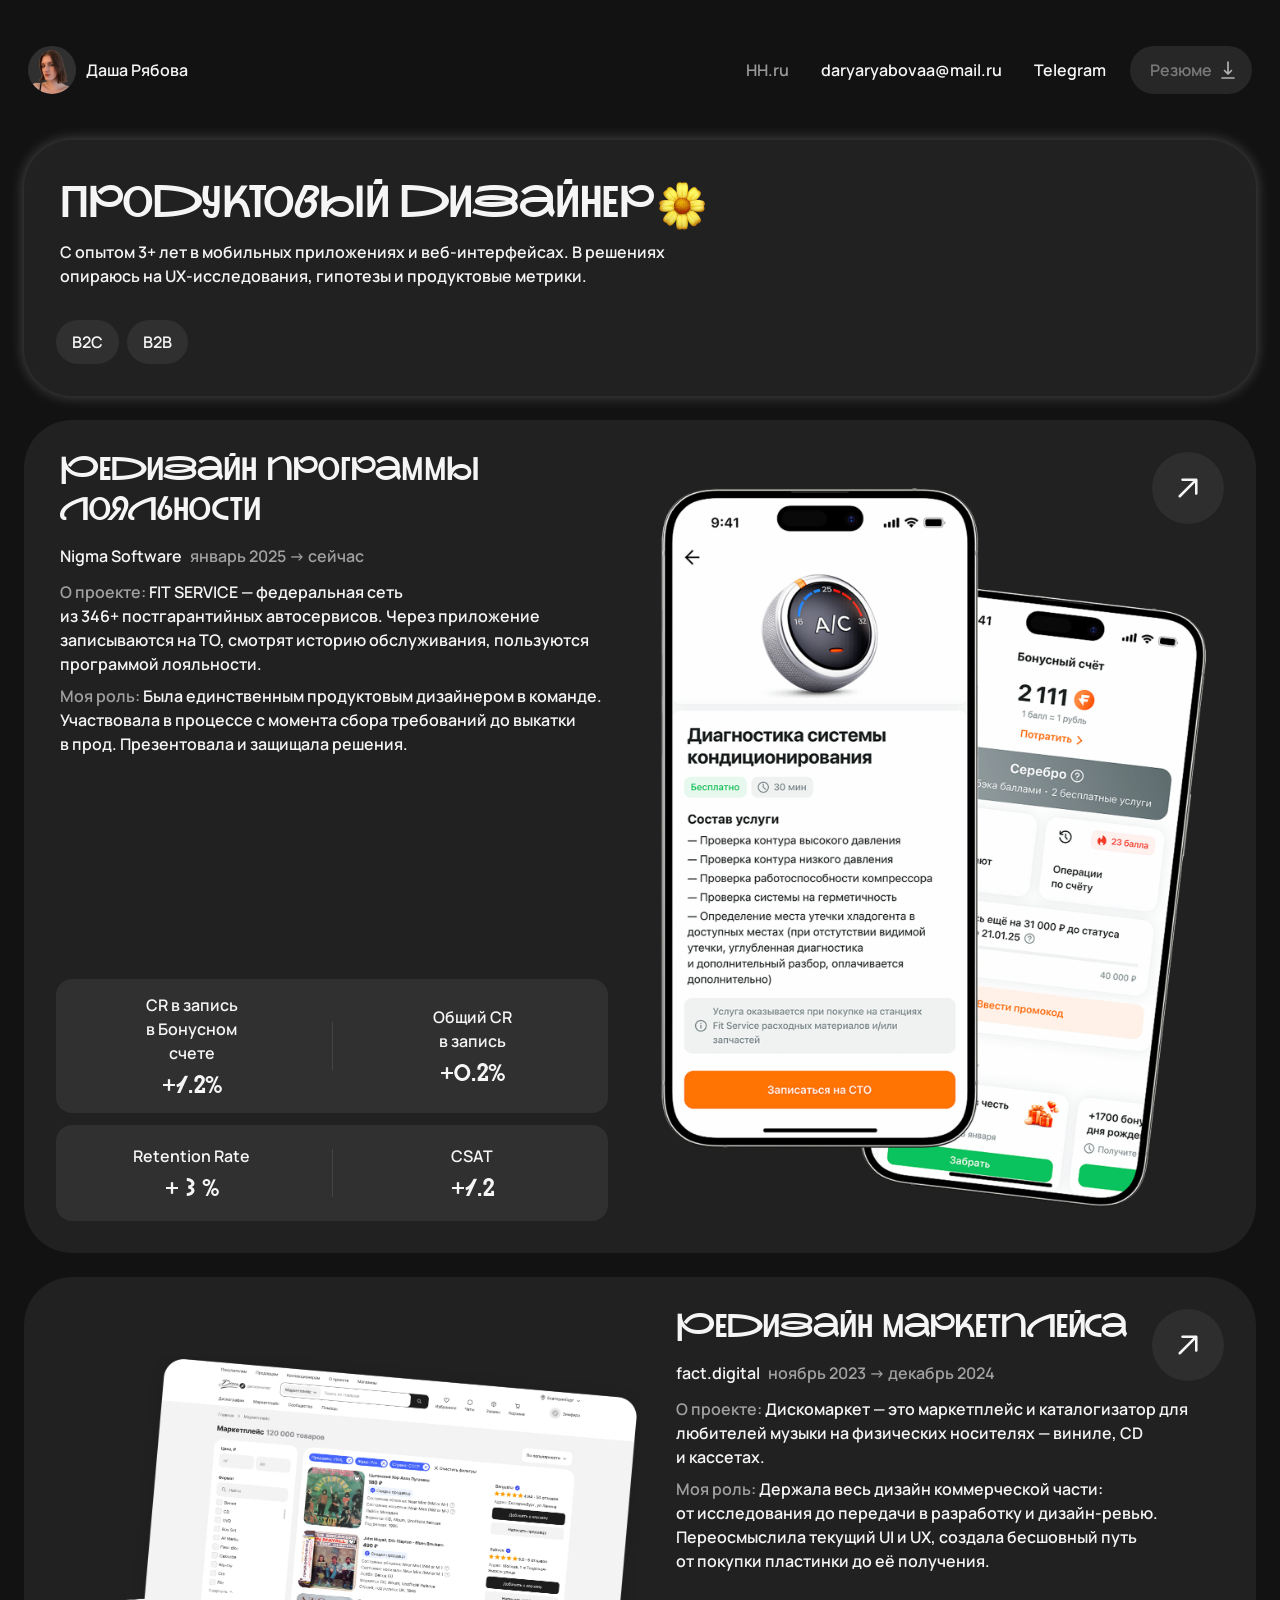
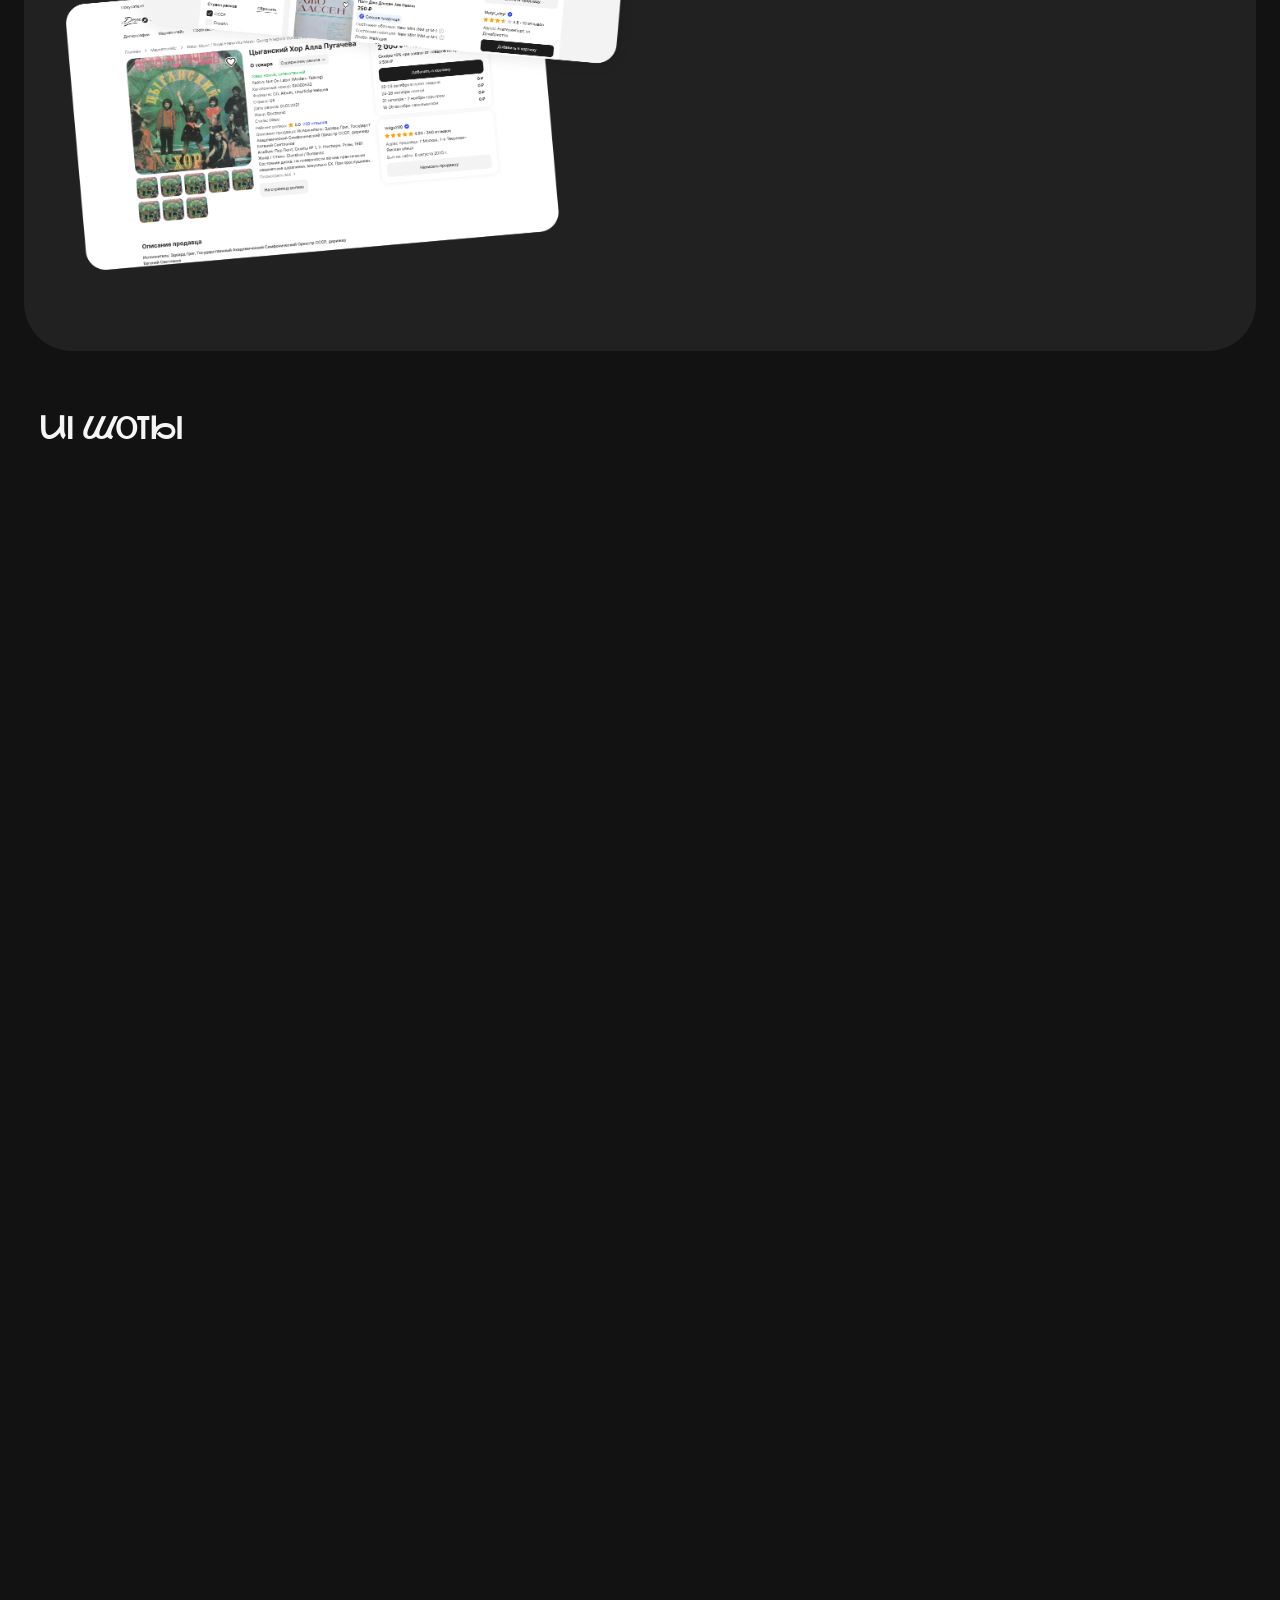
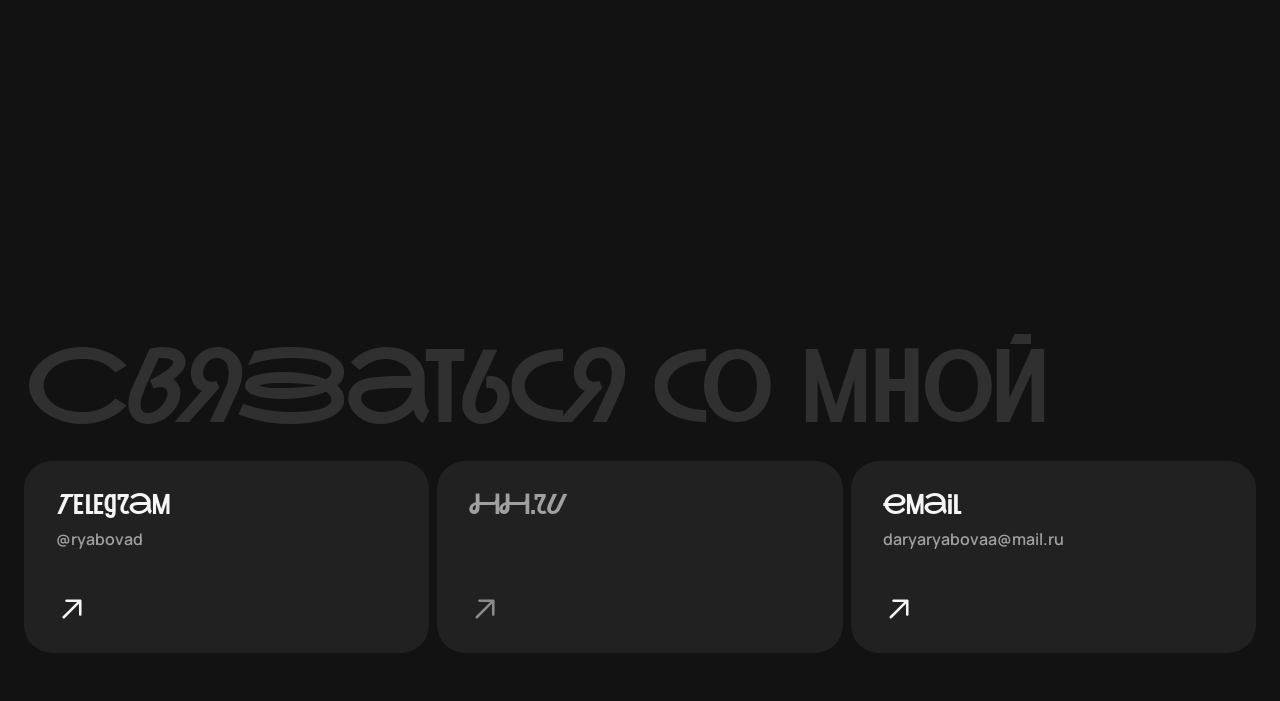
==== commit 90e287b8: "Add 1440 breakpoint for homepage with sticky sidebar layout Body becomes a 2-column grid (sidebar + " ====
--- a/index.html
+++ b/index.html
@@ -22,6 +22,11 @@
       <span class="user__avatar"><img src="" alt="" data-slot="avatar" /></span>
       <p class="user__name" data-slot="name">&nbsp;</p>
     </div>
+    <!-- Якоря разделов — видны только на 1440+ в сайдбаре -->
+    <nav class="header-nav-sections" aria-label="Разделы">
+      <a class="header-nav__link" href="#projects">Проекты</a>
+      <a class="header-nav__link" href="#shots">UI шоты</a>
+    </nav>
     <!-- Инлайн-нав появляется только на 1024+, вместо бургера -->
     <nav class="header-nav" aria-label="Контакты">
       <a class="header-nav__link" data-link="hh" target="_blank" rel="noopener">HH.ru</a>
--- a/css/style.css
+++ b/css/style.css
@@ -104,6 +104,9 @@
 .case-header.is-hidden {
   transform: translateY(-100%);
 }
+
+/* Якоря «Проекты»/«UI шоты» — появляются только на 1440+ в сайдбаре */
+.header-nav-sections { display: none; }
 
 .user {
   display: flex;
@@ -407,13 +410,15 @@
 }
 
 /* pb-6 px-20, gap-4 */
-.project__meta { padding: 0 20px 6px; display: flex; flex-direction: column; gap: 4px; }
+.project__meta { padding: 4px 20px 10px; display: flex; flex-direction: column; gap: 4px; }
 .project__company { font-size: 16px; line-height: 24px; font-weight: 600; }
 .project__period  { font-size: 16px; line-height: 24px; font-weight: 600; color: var(--text-dim); }
 
 /* px-20 py-2 */
 .project__paragraph { margin: 0; padding: 2px 20px; font-size: 16px; line-height: 24px; font-weight: 600; }
 .project__paragraph:last-child { padding-bottom: 20px; }
+/* Между «О проекте» и «Моя роль» — gap 8 (вместо 4 от padding 2+2) на всех брейкпоинтах */
+.project__paragraph + .project__paragraph { margin-top: 4px; }
 .project__paragraph-label { color: var(--text-dim); }
 
 /* p-16, gap-12 между блоками метрик */
@@ -919,7 +924,7 @@
   .project__meta {
     flex-direction: row;
     gap: 8px;
-    padding: 0 28px 6px;
+    padding: 4px 28px 10px;
     align-items: baseline;
   }
 
@@ -1366,7 +1371,7 @@
   .project__meta {
     flex-direction: row;
     gap: 8px;
-    padding: 0 36px 6px;
+    padding: 4px 36px 10px;
     align-items: baseline;
   }
   .project__paragraph {
@@ -1652,3 +1657,264 @@
   }
 
 }
+
+
+/* ============================================================
+   1440px — главная: слева sticky-сайдбар (avatar + якоря + контакты),
+   справа контент шириной 1126
+   Figma node: 949:2465
+   ============================================================ */
+
+@media (min-width: 1440px) {
+
+  /* Двухколоночная разметка */
+  body {
+    display: grid;
+    grid-template-columns: 1fr 1126px;
+    align-items: start;
+  }
+
+  /* ---------- Сайдбар (бывший header) ---------- */
+  .header {
+    position: sticky;
+    top: 0;
+    height: 100vh;
+    flex-direction: column;
+    align-items: stretch;
+    justify-content: space-between;
+    padding: 28px 24px;
+    padding-top: max(28px, env(safe-area-inset-top));
+    border-radius: 0;
+  }
+  /* Не прячем сайдбар при скролле — он закреплён */
+  .header.is-hidden { transform: none; }
+
+  .user {
+    padding-bottom: 24px;
+  }
+
+  /* Якоря секций — посередине сайдбара */
+  .header-nav-sections {
+    display: flex;
+    flex-direction: column;
+    flex: 1 0 auto;
+    margin-top: 0;
+  }
+  .header-nav-sections .header-nav__link {
+    height: auto;
+    padding: 10px 4px;
+    justify-content: flex-start;
+  }
+
+  /* Контакты — снизу сайдбара, столбиком */
+  .header-nav {
+    flex-direction: column;
+    align-items: stretch;
+    justify-content: center;
+    gap: 0;
+  }
+  .header-nav__link {
+    height: auto;
+    padding: 10px 4px;
+    justify-content: flex-start;
+    text-align: left;
+    transition: opacity .35s ease, color .2s ease;
+  }
+  .header-nav__resume.chip {
+    align-self: flex-start;
+    margin: 10px 0 0;
+    padding: 10px 16px;
+    gap: 4px;
+  }
+
+  /* Когда #contacts в вьюпорте — плавно скрываем HH/email/Telegram,
+     Резюме остаётся видимой */
+  body.contacts-visible .header-nav__link[data-link="hh"],
+  body.contacts-visible .header-nav__link[data-link="email"],
+  body.contacts-visible .header-nav__link[data-link="telegram"] {
+    opacity: 0;
+    pointer-events: none;
+  }
+
+  /* Главное содержимое — 1126px фиксированной ширины */
+  main {
+    width: 1126px;
+    min-width: 0;
+  }
+
+  /* ---------- Hero ---------- */
+  .hero-wrap {
+    padding: 24px 32px 12px;
+  }
+  .hero__title-line:first-child {
+    padding: 34px 10px 4px 36px;
+  }
+  .hero__title-row {
+    padding: 32px 32px 4px 0;
+  }
+  /* Внутренний title-line (после :first-child выше) не должен наследовать паддинги первого */
+  .hero__title-row .hero__title-line { padding: 0; }
+  .hero__description {
+    padding: 4px 36px 8px;
+    max-width: 720px;
+  }
+  .hero__tags {
+    padding: 24px 32px 32px;
+    gap: 8px;
+  }
+  .tag {
+    padding: 10px 16px;
+    font-size: 14px;
+    line-height: 22px;
+  }
+
+  /* ---------- Проекты (горизонтальные карточки) ---------- */
+  .section--projects { padding: 0 32px; }
+  .project-wrap { padding: 12px 0; }
+
+  .project { aspect-ratio: auto; }
+  .project__cover, .project__body {
+    flex: 0 0 auto;
+    width: 50%;
+  }
+
+  /* FIT (odd): высота карточки = body content (hug). Cover-image absolute,
+     не задаёт высоту, body content рулит. Внутренние углы (слева от cover)
+     без скругления — внешние углы маскирует overflow:hidden самой карточки */
+  .project-wrap:nth-child(odd) .project__body { flex: 0 0 504px; }
+  .project-wrap:nth-child(odd) .project__cover {
+    flex: 1 1 0;
+    width: auto;
+    aspect-ratio: auto;
+    border-radius: 0;
+  }
+  .project-wrap:nth-child(odd) .project__cover > picture,
+  .project-wrap:nth-child(odd) .project__cover > picture > img,
+  .project-wrap:nth-child(odd) .project__cover > img {
+    position: absolute;
+    inset: 0;
+    width: 100%;
+    height: 100%;
+    object-fit: cover;
+    object-position: center;
+  }
+
+  /* Disco (even): обложка слева flex-1, body справа 504. Cover-image в потоке —
+     задаёт высоту карточки натурально. */
+  .project-wrap:nth-child(even) .project__body { flex: 0 0 504px; }
+  .project-wrap:nth-child(even) .project__cover { flex: 1 1 0; width: auto; aspect-ratio: auto; }
+
+  .project__arrow {
+    width: 72px; height: 72px;
+    top: 32px; right: 32px;
+  }
+  .project__arrow img { width: 32px; height: 32px; }
+
+  .project__title {
+    padding: 32px 36px 8px;
+    font-size: 32px;
+    line-height: 40px;
+  }
+  .project__meta { padding: 4px 36px 10px; }
+  .project__paragraph { padding: 2px 36px; }
+
+  /* Метрики (Figma 1093:28768): container padding 32 gap 12 items-start
+     justify-end, ряд padding 10×16 bg #303030 rounded 16 gap 20 items-center
+     justify-center w-full, row 1 авто-высоты, row 2 фиксированно h-96.
+     Cell: flex-1 min-w-124 flex-col gap-10 items-center justify-center.
+     Label/value без max-width — растягиваются по cell. */
+  .project__metrics {
+    flex: none;
+    padding: 32px;
+    gap: 12px;
+    justify-content: flex-end;
+  }
+  /* Переопределяем :first/:last/:only специфичность из 1024 */
+  .metrics-row,
+  .metrics-row:first-child,
+  .metrics-row:last-child,
+  .metrics-row:only-child {
+    width: 100%;
+    padding: 14px 16px;
+    gap: 20px;
+    align-items: center;
+    justify-content: center;
+    background: var(--chip);
+    border-radius: var(--radius-chip);
+  }
+  .metrics-row + .metrics-row {
+    min-height: 102px;
+    height: 102px;
+  }
+  /* Обе плашки метрик одинаковой высоты 102 */
+  .metrics-row,
+  .metrics-row:first-child,
+  .metrics-row:last-child,
+  .metrics-row:only-child {
+    height: 102px;
+    min-height: 102px;
+  }
+  .metric { min-width: 124px; }
+  .metric__label { max-width: none; }
+  .metric__value { max-width: none; }
+
+  /* ---------- UI шоты ---------- */
+  .shots-heading {
+    padding: 56px 40px 8px 48px;
+  }
+  .shots-heading h2 {
+    font-size: 32px;
+    line-height: 40px;
+  }
+  .shots-container {
+    padding: 12px 32px;
+    gap: 16px;
+  }
+  .shot {
+    border-radius: 48px;
+  }
+  .shot__label {
+    bottom: 24px;
+    left: 24px;
+    padding: 14px 24px;
+  }
+
+  /* ---------- Watermark ---------- */
+  .contacts-watermark {
+    padding: 80px 36px 4px;
+    font-size: 104px;
+  }
+
+  /* ---------- Контактные карточки — 3 в ряд ---------- */
+  .contacts-list {
+    flex-direction: row;
+    gap: 8px;
+    padding: 6px 32px 48px;
+  }
+  .contact-card {
+    flex: 1 1 0;
+    height: 212px;
+    border-radius: 32px;
+    padding: 28px 32px;
+    flex-direction: column;
+    align-items: stretch;
+    justify-content: space-between;
+  }
+  .contact-card__text {
+    width: 100%;
+  }
+  .contact-card__label {
+    font-size: 28px;
+    line-height: 36px;
+  }
+  .contact-card__subtitle {
+    display: block;
+    margin-top: 2px;
+  }
+  .contact-card__arrow {
+    align-self: flex-start;
+  }
+  .contact-card__arrow img { width: 32px; height: 32px; }
+
+}
+
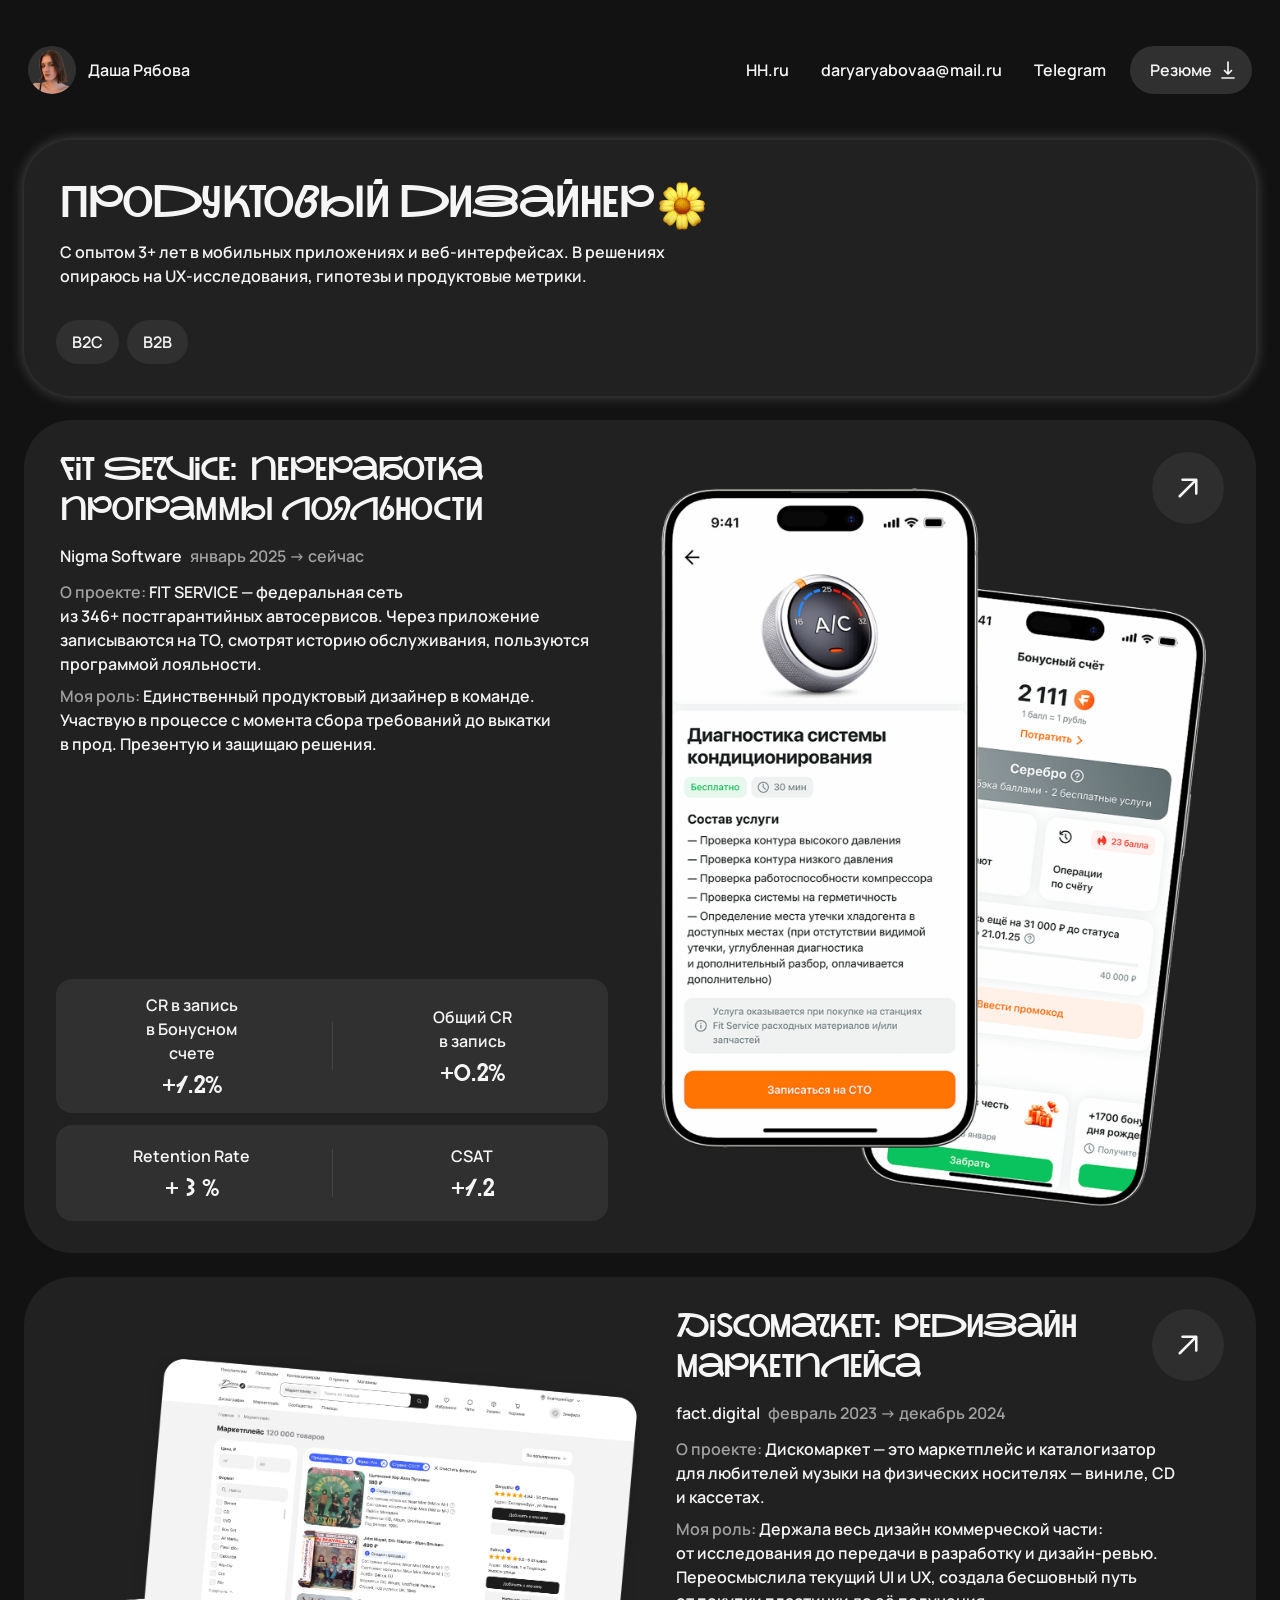
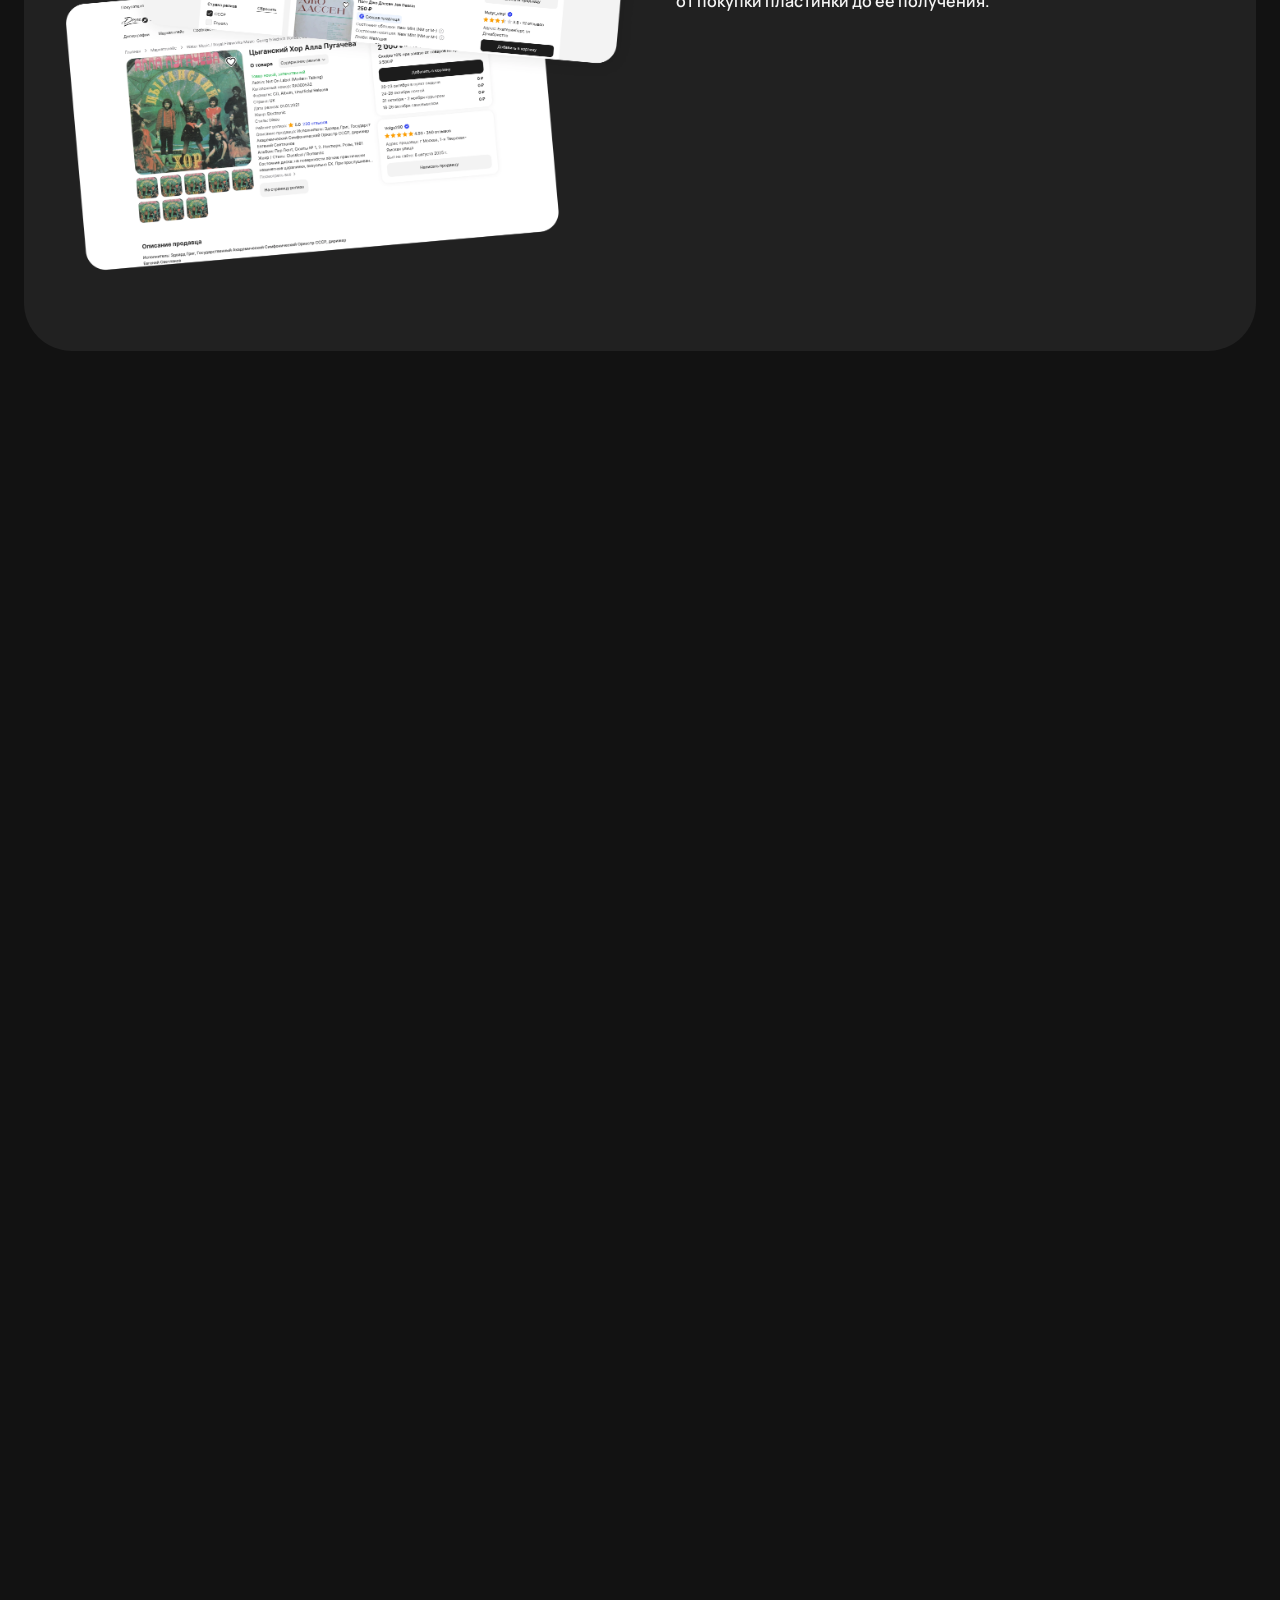
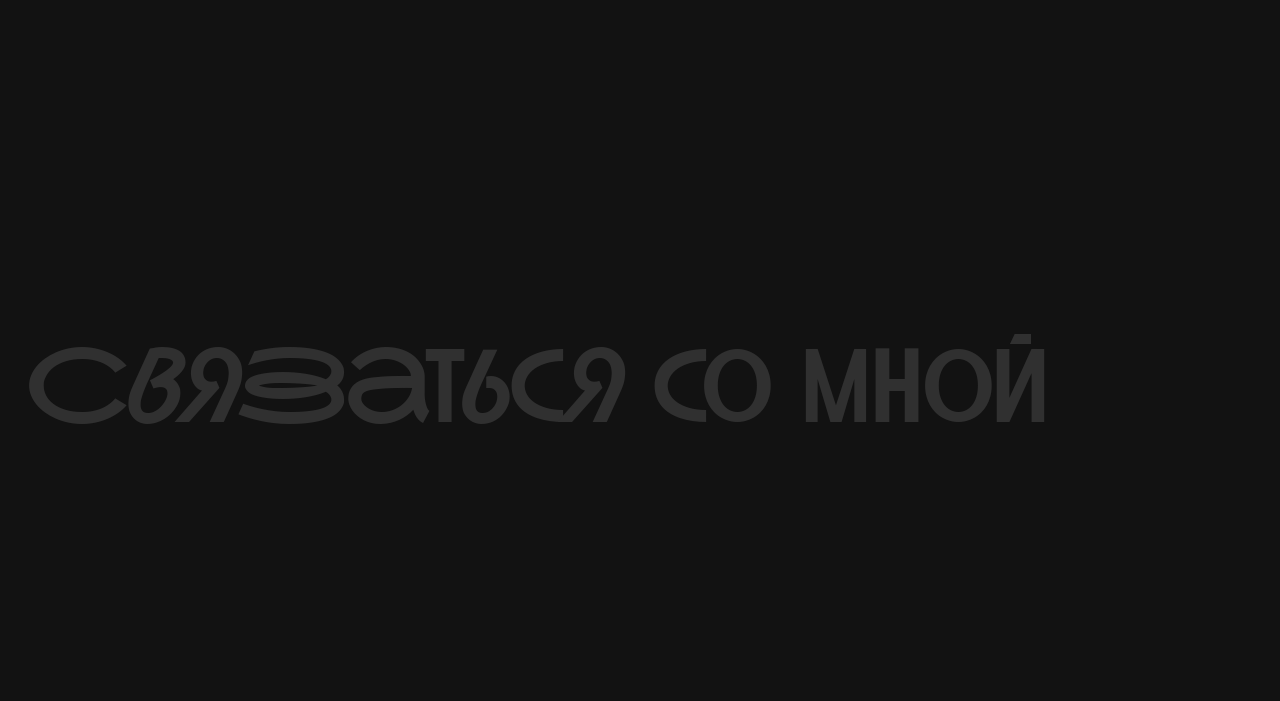
==== commit 59d186fc: "Update resume button to new PDF file Co-Authored-By: Claude Opus 4.7 <noreply@anthropic.com>" ====
--- a/index.html
+++ b/index.html
@@ -32,7 +32,7 @@
       <a class="header-nav__link" data-link="hh" target="_blank" rel="noopener">HH.ru</a>
       <a class="header-nav__link" data-link="email" data-slot="emailDisplay"></a>
       <a class="header-nav__link" data-link="telegram" target="_blank" rel="noopener">Telegram</a>
-      <a class="header-nav__resume chip" data-link="resume" target="_blank" rel="noopener" download>
+      <a class="header-nav__resume chip" data-link="resume" target="_blank" rel="noopener" download="Рябова Дарья резюме.pdf">
         Резюме
         <img src="images/icons/download.svg" alt="" width="24" height="24" />
       </a>
@@ -51,7 +51,7 @@
       <a class="menu__link" data-link="email"    data-slot="emailDisplay">&nbsp;</a>
       <a class="menu__link" data-link="telegram" target="_blank" rel="noopener">Telegram</a>
       <div class="menu__resume-wrap">
-        <a class="menu__resume chip" data-link="resume" target="_blank" rel="noopener" download>
+        <a class="menu__resume chip" data-link="resume" target="_blank" rel="noopener" download="Рябова Дарья резюме.pdf">
           Резюме
           <img src="images/icons/download.svg" alt="" width="24" height="24" />
         </a>
--- a/css/style.css
+++ b/css/style.css
@@ -42,7 +42,14 @@
 /* ---------- Базовые сбросы ---------- */
 
 * { box-sizing: border-box; -webkit-tap-highlight-color: transparent; }
-html { -webkit-text-size-adjust: 100%; }
+html { -webkit-text-size-adjust: 100%; scroll-behavior: smooth; }
+
+@media (prefers-reduced-motion: reduce) {
+  html { scroll-behavior: auto; }
+}
+
+/* Чтобы при переходе по якорю #projects / #shots секцию не перекрывал sticky-хедер */
+#projects, #shots, #top { scroll-margin-top: 96px; }
 
 body {
   margin: 0;
@@ -111,7 +118,7 @@
 .user {
   display: flex;
   align-items: center;
-  gap: 10px;
+  gap: 12px;
 }
 
 .user__avatar {
@@ -235,12 +242,12 @@
   font-size: 16px;
   line-height: 24px;
   font-weight: 600;
-  transition: color .2s ease, transform .15s ease;
+  transition: background-color .15s ease, transform .15s ease;
 }
 @media (hover: hover) {
-  .menu__resume.chip:hover { color: rgba(245, 245, 245, 0.6); }
-}
-.menu__resume.chip:active { color: rgba(245, 245, 245, 0.4); transform: scale(0.97); }
+  .menu__resume.chip:hover { background: #404040; }
+}
+.menu__resume.chip:active { background: #525252; transform: scale(0.97); }
 .menu__resume.chip[aria-disabled="true"] { color: var(--text-dim); pointer-events: none; opacity: .7; }
 
 
@@ -385,7 +392,7 @@
   position: absolute;
   top: 16px; right: 16px;
   width: 44px; height: 44px;
-  background: #2e2e2e;
+  background: var(--card);
   border-radius: 50%;
   display: flex;
   align-items: center;
@@ -794,7 +801,7 @@
 .case-result-cell { flex: 1 0 0; min-width: 124px; display: flex; flex-direction: column; align-items: center; justify-content: center; gap: 8px; text-align: center; }
 .case-result-cell__label { font-size: 16px; line-height: 24px; font-weight: 600; max-width: 124px; }
 .case-result-cell__value { font-family: var(--font-display); font-weight: 700; font-size: 24px; line-height: 24px; padding-top: 4px; }
-.case-result-cell__delta { font-size: 14px; line-height: 22px; font-weight: 600; color: var(--text-dim); letter-spacing: -0.07px; white-space: nowrap; }
+.case-result-cell__delta { font-size: 16px; line-height: 24px; font-weight: 600; color: var(--text-dim); letter-spacing: -0.08px; white-space: nowrap; }
 
 /* Outro */
 .case-outro-wrap { display: block; }
@@ -807,9 +814,12 @@
   background: var(--chip); border-radius: var(--radius-pill);
   padding: 10px 16px 10px 18px;
   font-size: 16px; line-height: 24px; font-weight: 600;
-  transition: transform .15s ease;
-}
-.case-write__btn:active { transform: scale(0.97); }
+  transition: background-color .15s ease;
+}
+@media (hover: hover) {
+  .case-write__btn:hover { background: #404040; }
+}
+.case-write__btn:active { background: #525252; }
 
 /* Figma thumb */
 .case-figma-thumb { margin: 12px 16px 48px; padding: 16px; background: #252525; border-radius: var(--radius-card); overflow: hidden; }
@@ -1286,12 +1296,12 @@
     font-size: 16px;
     line-height: 24px;
     font-weight: 600;
-    transition: color .2s ease, transform .15s ease;
+    transition: background-color .15s ease, transform .15s ease;
   }
   @media (hover: hover) {
-    .header-nav__resume.chip:hover { color: rgba(245, 245, 245, 0.6); }
-  }
-  .header-nav__resume.chip:active { color: rgba(245, 245, 245, 0.4); transform: scale(0.97); }
+    .header-nav__resume.chip:hover { background: #404040; }
+  }
+  .header-nav__resume.chip:active { background: #525252; transform: scale(0.97); }
   .header-nav__resume.chip[aria-disabled="true"] { color: var(--text-dim); pointer-events: none; opacity: .7; }
 
 
@@ -1367,6 +1377,12 @@
     padding: 32px 36px 8px;
     font-size: 32px;
     line-height: 40px;
+  }
+  /* Disco (even): заголовок и стрелка в одной строке flex-row.
+     Чтобы не наезжали — справа резерв под стрелку + 16 px зазор
+     (right 32 + width 72 + gap 16 = 120). */
+  .project-wrap:nth-child(even) .project__title {
+    padding-right: 120px;
   }
   .project__meta {
     flex-direction: row;
@@ -1591,10 +1607,13 @@
     max-width: 124px;
   }
   .case-results--desktop .case-result-cell__label {
-    font-size: 14px;
-    line-height: 22px;
+    font-size: 16px;
+    line-height: 24px;
     max-width: 124px;
   }
+
+  /* h3--snug на 1024+ — pt-24 (по Figma 1024 и 1440) */
+  .case-h3--snug { padding-top: 24px; }
 
   /* Гипотезы (используется в fit-service): Figma 4×3 grid, card 216×340 */
   .case-hypotheses {
@@ -1693,12 +1712,13 @@
     padding-bottom: 24px;
   }
 
-  /* Якоря секций — посередине сайдбара */
+  /* Якоря секций — посередине сайдбара. gap-8 между «Проекты» и «UI шоты» */
   .header-nav-sections {
     display: flex;
     flex-direction: column;
     flex: 1 0 auto;
     margin-top: 0;
+    gap: 8px;
   }
   .header-nav-sections .header-nav__link {
     height: auto;
@@ -1723,7 +1743,7 @@
   .header-nav__resume.chip {
     align-self: flex-start;
     margin: 10px 0 0;
-    padding: 10px 16px;
+    padding: 10px 16px 10px 22px;
     gap: 4px;
   }
 
@@ -1795,7 +1815,7 @@
     inset: 0;
     width: 100%;
     height: 100%;
-    object-fit: cover;
+    object-fit: contain;
     object-position: center;
   }
 
@@ -1814,6 +1834,11 @@
     padding: 32px 36px 8px;
     font-size: 32px;
     line-height: 40px;
+  }
+  /* Disco (even): заголовок и стрелка в одной строке flex-row.
+     Резерв под стрелку + 16 px зазор: right 32 + width 72 + 16 = 120. */
+  .project-wrap:nth-child(even) .project__title {
+    padding-right: 120px;
   }
   .project__meta { padding: 4px 36px 10px; }
   .project__paragraph { padding: 2px 36px; }
@@ -1842,20 +1867,14 @@
     background: var(--chip);
     border-radius: var(--radius-chip);
   }
+  /* Figma 1093:28779: row 1 — натуральной высоты (лейбл ломается на 2 строки
+     по ширине ячейки), row 2 — фиксированно 102px. */
   .metrics-row + .metrics-row {
-    min-height: 102px;
-    height: 102px;
-  }
-  /* Обе плашки метрик одинаковой высоты 102 */
-  .metrics-row,
-  .metrics-row:first-child,
-  .metrics-row:last-child,
-  .metrics-row:only-child {
     height: 102px;
     min-height: 102px;
   }
   .metric { min-width: 124px; }
-  .metric__label { max-width: none; }
+  .metric__label { max-width: none; width: 100%; }
   .metric__value { max-width: none; }
 
   /* ---------- UI шоты ---------- */
@@ -1916,5 +1935,401 @@
   }
   .contact-card__arrow img { width: 32px; height: 32px; }
 
-}
-
+
+  /* ======================================================
+     КЕЙСЫ — 1440px
+     Figma node: 949:2798 (Дискомаркет)
+     На кейсах нет sidebar — отменяем grid главной, контент full-width
+     ====================================================== */
+
+  body:has(.case-header) {
+    display: block;
+  }
+  body:has(.case-header) main {
+    width: auto;
+    min-width: 0;
+  }
+
+  /* Шапка кейса: pb-28 pt-40 px-256. Без padding-bottom на .user из главной
+     (sidebar layout), чтобы header высота = 40 + 56 + 28 = 124 как в Figma */
+  .case-header {
+    padding: 40px 256px 28px;
+    padding-top: max(40px, env(safe-area-inset-top));
+  }
+  .case-header .user { padding-bottom: 0; }
+
+  /* Заголовок: pt-12 (header h=124 + 12 = 136 от верха, как в Figma) */
+  .case-title {
+    padding: 12px 256px 4px;
+    max-width: 1264px;
+  }
+
+  .case-meta {
+    padding: 16px 256px;
+    max-width: 1264px;
+  }
+  .case-meta__lead { max-width: 752px; }
+
+  /* h2 «Процесс» pt-24 (base) / «Финальные макеты» pt-56 в Figma */
+  .case-h2 {
+    padding: 24px 256px 4px;
+    max-width: 1264px;
+  }
+  /* На 1440 «Процесс» (case-h2--tight) — pt-24 как base. Не понижаем. */
+  .case-h2--tight { padding-top: 24px; }
+  .case-h2--lift  { padding-top: 56px; }
+
+  .case-h3 {
+    padding: 24px 256px 4px;
+    max-width: 1264px;
+  }
+  .case-h3--tight   { padding-top: 16px; }
+  /* --snug на 1440 — pt-24 (унаследовано от 1024 правила выше). */
+  .case-h3--bare    { padding-top: 8px; }
+  .case-h3--feature { padding-bottom: 8px; }
+
+  .case-p {
+    padding: 8px 256px;
+    max-width: 1264px;
+  }
+
+  .case-list {
+    padding: 8px 256px;
+    max-width: 1264px;
+  }
+
+  .case-callout {
+    padding: 8px 256px;
+    max-width: 1264px;
+  }
+  .case-callout__text { max-width: 752px; }
+
+  /* Медиа-карточки: бок 240, padding 32, radius 48 (как на 1024) */
+  .case-media {
+    margin: 32px 240px;
+    padding: 32px;
+    border-radius: 48px;
+    gap: 28px;
+  }
+  .case-media--p24 {
+    margin: 32px 240px;
+  }
+  .case-media--p12 {
+    margin: 16px 240px;
+  }
+
+  /* До / После */
+  .case-compare {
+    margin: 16px 240px;
+    padding: 32px;
+    border-radius: 48px;
+    gap: 24px;
+  }
+
+  /* Outro + кнопка — pt-80 в Figma, padding-x 256 */
+  .case-outro-wrap {
+    padding: 80px 256px 4px;
+  }
+
+  /* Figma thumb */
+  .case-figma-thumb {
+    margin: 16px 240px 48px;
+    border-radius: 48px;
+    padding: 32px;
+  }
+
+  /* «Решение» — гипотезы grid: на 1440 (fit-service) 3 cols × 4 rows
+     в карточке mx-240, p-32, radius-48 (как остальные медиа на 1440) */
+  .case-hypotheses {
+    margin: 16px 240px;
+    padding: 32px;
+    border-radius: 48px;
+  }
+  .case-hypotheses__grid {
+    grid-template-columns: repeat(3, minmax(0, 1fr));
+    gap: 16px;
+  }
+  /* Пилюля: Figma px-24 py-16, rows-248 (фикс высота) на 1440. На 1024 было 340. */
+  .case-hypothesis {
+    padding: 16px 24px;
+    min-height: 248px;
+  }
+
+  /* Результаты A/B-тест карточка: mx-240 (как остальные медиа), внутр карточка p-12/16 */
+  .case-results--desktop {
+    padding: 16px 240px;
+  }
+
+}
+
+
+/* ============================================================
+   1920px — КЕЙСЫ: text px-496 (max-w 1744), media mx-480 p-40
+   Content area 928×752 та же что на 1440, увеличены боковые отступы.
+   Figma node: 953:4340 (Дискомаркет 1920)
+   ============================================================ */
+
+@media (min-width: 1920px) {
+
+  /* main на 1920 для case-страниц — full width (body:has(.case-header) уже отменяет grid из 1440) */
+
+  /* Шапка кейса: px-496 (как text), pb-28 pt-40 */
+  .case-header {
+    padding: 40px 496px 28px;
+    padding-top: max(40px, env(safe-area-inset-top));
+  }
+
+  /* Текстовые блоки: padding-x 496, max-width 1744 (= 496+752+496) */
+  .case-title {
+    padding: 12px 496px 4px;
+    max-width: 1744px;
+  }
+  .case-meta {
+    padding: 16px 496px;
+    max-width: 1744px;
+  }
+  .case-h2 {
+    padding: 24px 496px 4px;
+    max-width: 1744px;
+  }
+  .case-h2--tight { padding-top: 32px; }
+  .case-h2--lift  { padding-top: 64px; }
+
+  .case-h3 {
+    padding: 24px 496px 4px;
+    max-width: 1744px;
+  }
+  .case-h3--tight   { padding-top: 16px; }
+  .case-h3--bare    { padding-top: 8px; }
+  .case-h3--feature { padding-bottom: 8px; }
+
+  .case-p {
+    padding: 8px 496px;
+    max-width: 1744px;
+  }
+  .case-list {
+    padding: 8px 496px;
+    max-width: 1744px;
+  }
+  .case-callout {
+    padding: 8px 496px;
+    max-width: 1744px;
+  }
+
+  /* Медиа-карточки: mx-480, padding 40 внутри (на 1440 было 32), radius 48 */
+  .case-media {
+    margin: 32px 480px;
+    padding: 40px;
+    border-radius: 48px;
+    gap: 28px;
+  }
+  .case-media--p24 {
+    margin: 32px 480px;
+  }
+  .case-media--p12 {
+    margin: 16px 480px;
+    padding: 40px;
+  }
+
+  /* До/После compare: mx-480, padding 40 */
+  .case-compare {
+    margin: 16px 480px;
+    padding: 40px;
+    border-radius: 48px;
+    gap: 24px;
+  }
+
+  /* Outro pt-96 (на 1440 было 80) */
+  .case-outro-wrap {
+    padding: 96px 496px 4px;
+  }
+
+  /* Figma thumb */
+  .case-figma-thumb {
+    margin: 16px 480px 48px;
+    border-radius: 48px;
+    padding: 40px;
+  }
+
+  /* fit-service на 1920: «Решение»/«Проверка решения» grid (case-hypotheses) — padding 40 (1440=32) */
+  .case-hypotheses {
+    margin: 16px 480px;
+    padding: 40px;
+    border-radius: 48px;
+  }
+
+  /* Результаты A/B-тест карточка: mx-480 на 1920 (1440=240, 1024=24) */
+  .case-results--desktop {
+    padding: 16px 480px;
+  }
+  /* Внутр row на 1920: padding 24/32, radius 32 */
+  .case-results--desktop .case-result-row {
+    padding: 24px 32px;
+    border-radius: 32px;
+  }
+
+}
+
+
+/* ============================================================
+   1920px — главная: расширяется до 1502 main + flex-1 sidebar.
+   Hero/Projects/Shots/Watermark/Contacts получают увеличенные паддинги.
+   Figma node: 953:3434
+   ============================================================ */
+
+@media (min-width: 1920px) {
+
+  /* Body: sidebar flex-1 + main 1502 (увеличили с 1126) */
+  body {
+    grid-template-columns: 1fr 1502px;
+  }
+  main {
+    width: 1502px;
+  }
+
+  /* ---------- Hero card ---------- */
+  .hero-wrap {
+    padding: 24px 40px 12px;
+  }
+  /* Drop-shadow на card (Figma 953:3455 — обводка светящаяся 8px 25%) */
+  .hero {
+    filter: drop-shadow(0 0 8px rgba(255, 255, 255, 0.25));
+  }
+  /* Title в одну строку на 1920 (Figma: «Продуктовый дизайнер» + flower на той же линии) */
+  .hero__title {
+    display: flex;
+    flex-direction: row;
+    align-items: baseline;
+    flex-wrap: nowrap;
+  }
+  .hero__title-line:first-child {
+    padding: 40px 10px 4px 44px;
+  }
+  .hero__title-row {
+    padding: 38px 32px 4px 0;
+    align-items: center;
+  }
+  /* Title-line внутри title-row ("дизайнер") — без padding, тогда title-row высота
+     задаётся самим текстом, а не вложенным padding. */
+  .hero__title-row .hero__title-line {
+    padding: 0;
+  }
+  /* Description: Figma w-[595] max-w-[720] — у нас Manrope wider на runtime, 595
+     даёт 3 строки. Оставляем max-width 720 чтобы текст лёг в 2 строки. */
+  .hero__description {
+    padding: 4px 44px 8px;
+    max-width: 720px;
+  }
+  .hero__tags {
+    padding: 24px 40px 40px;
+    gap: 8px;
+  }
+
+  /* ---------- Проекты ---------- */
+  .section--projects { padding: 0 40px; }
+  .project-wrap { padding: 12px 0; }
+  .project { aspect-ratio: 1454/752; }
+
+  /* Body 628 для обоих типов карточек */
+  .project-wrap:nth-child(odd) .project__body { flex: 0 0 628px; }
+  .project-wrap:nth-child(even) .project__body { flex: 0 0 628px; max-width: 628px; }
+  /* Disco (even) — title pt-48 (на 8 больше FIT), asymmetric pr-8 (arrow в той же flex-row).
+     max-width 280 чтобы «маркетплейса» переносилось на новую строку (как в Figma). */
+  .project-wrap:nth-child(even) .project__title {
+    padding: 48px 8px 8px 44px;
+    max-width: 324px;
+  }
+
+  /* На 1920 FIT (odd) — image-driven height (aspect-ratio фиксирован),
+     поэтому cover уже не absolute, а обычный image в потоке */
+  .project-wrap:nth-child(odd) .project__cover > picture,
+  .project-wrap:nth-child(odd) .project__cover > picture > img,
+  .project-wrap:nth-child(odd) .project__cover > img {
+    position: static;
+    width: 100%;
+    height: 100%;
+    object-fit: cover;
+  }
+
+  .project__title { padding: 40px 44px 8px; font-size: 32px; line-height: 40px; }
+  /* Даша: +2px сверху и снизу для названия компании и периода */
+  .project__meta  { padding: 2px 44px 8px; gap: 8px; }
+  .project__paragraph { padding: 2px 44px; }
+
+  .project__arrow {
+    width: 72px; height: 72px;
+    top: 44px; right: 44px;
+  }
+  .project__arrow img { width: 32px; height: 32px; }
+
+  /* Метрики: flex-1 — занимают всё оставшееся место body, justify-end прилипает к низу,
+     padding-bottom 44 — отступ от нижней метрики до низа карточки */
+  .project__metrics {
+    flex: 1;
+    padding: 44px;
+    gap: 12px;
+    justify-content: flex-end;
+  }
+  /* Метрики обновлены под Figma 1077:28385 (2026-05-18):
+     row w-480 h-120, justify-between, cell flex-1 без width restriction,
+     label max-w-140. */
+  .metrics-row,
+  .metrics-row:first-child,
+  .metrics-row:last-child,
+  .metrics-row:only-child {
+    width: 480px;
+    padding: 14px 24px;
+    gap: 0;
+    justify-content: space-between;
+    height: 120px;
+    min-height: 120px;
+  }
+  .metric {
+    flex: 1 1 0;
+    min-width: 0;
+    max-width: none;
+  }
+  .metric__label { max-width: 140px; }
+
+  /* ---------- UI шоты ---------- */
+  .shots-heading {
+    padding: 64px 56px 8px;
+  }
+  .shots-heading h2 {
+    font-size: 32px;
+    line-height: 40px;
+  }
+  .shots-container {
+    padding: 12px 40px;
+    gap: 16px;
+  }
+
+  /* ---------- Watermark «Связаться со мной» ----------
+     В Figma 152px (для копии «Свяжитесь»), но у нас «Связаться» — длиннее в шрифте
+     NauryzRedKeds. 140px помещается в 1 строку при main 1502 + px-44. */
+  .contacts-watermark {
+    padding: 96px 44px 4px;
+    font-size: 140px;
+  }
+
+  /* Sidebar контакт-ссылки: на 1920 gap 8 между HH/email/Telegram (Figma 953:3444) */
+  .header-nav { gap: 8px; }
+
+  /* ---------- Контакт-карточки: h-286 r-40 padding 36 40 ---------- */
+  .contacts-list {
+    gap: 8px;
+    padding: 6px 40px 48px;
+  }
+  .contact-card {
+    height: 286px;
+    border-radius: 40px;
+    padding: 36px 40px;
+  }
+  .contact-card__label {
+    font-size: 32px;
+    line-height: 40px;
+  }
+  .contact-card__arrow img { width: 32px; height: 32px; }
+
+}
+
